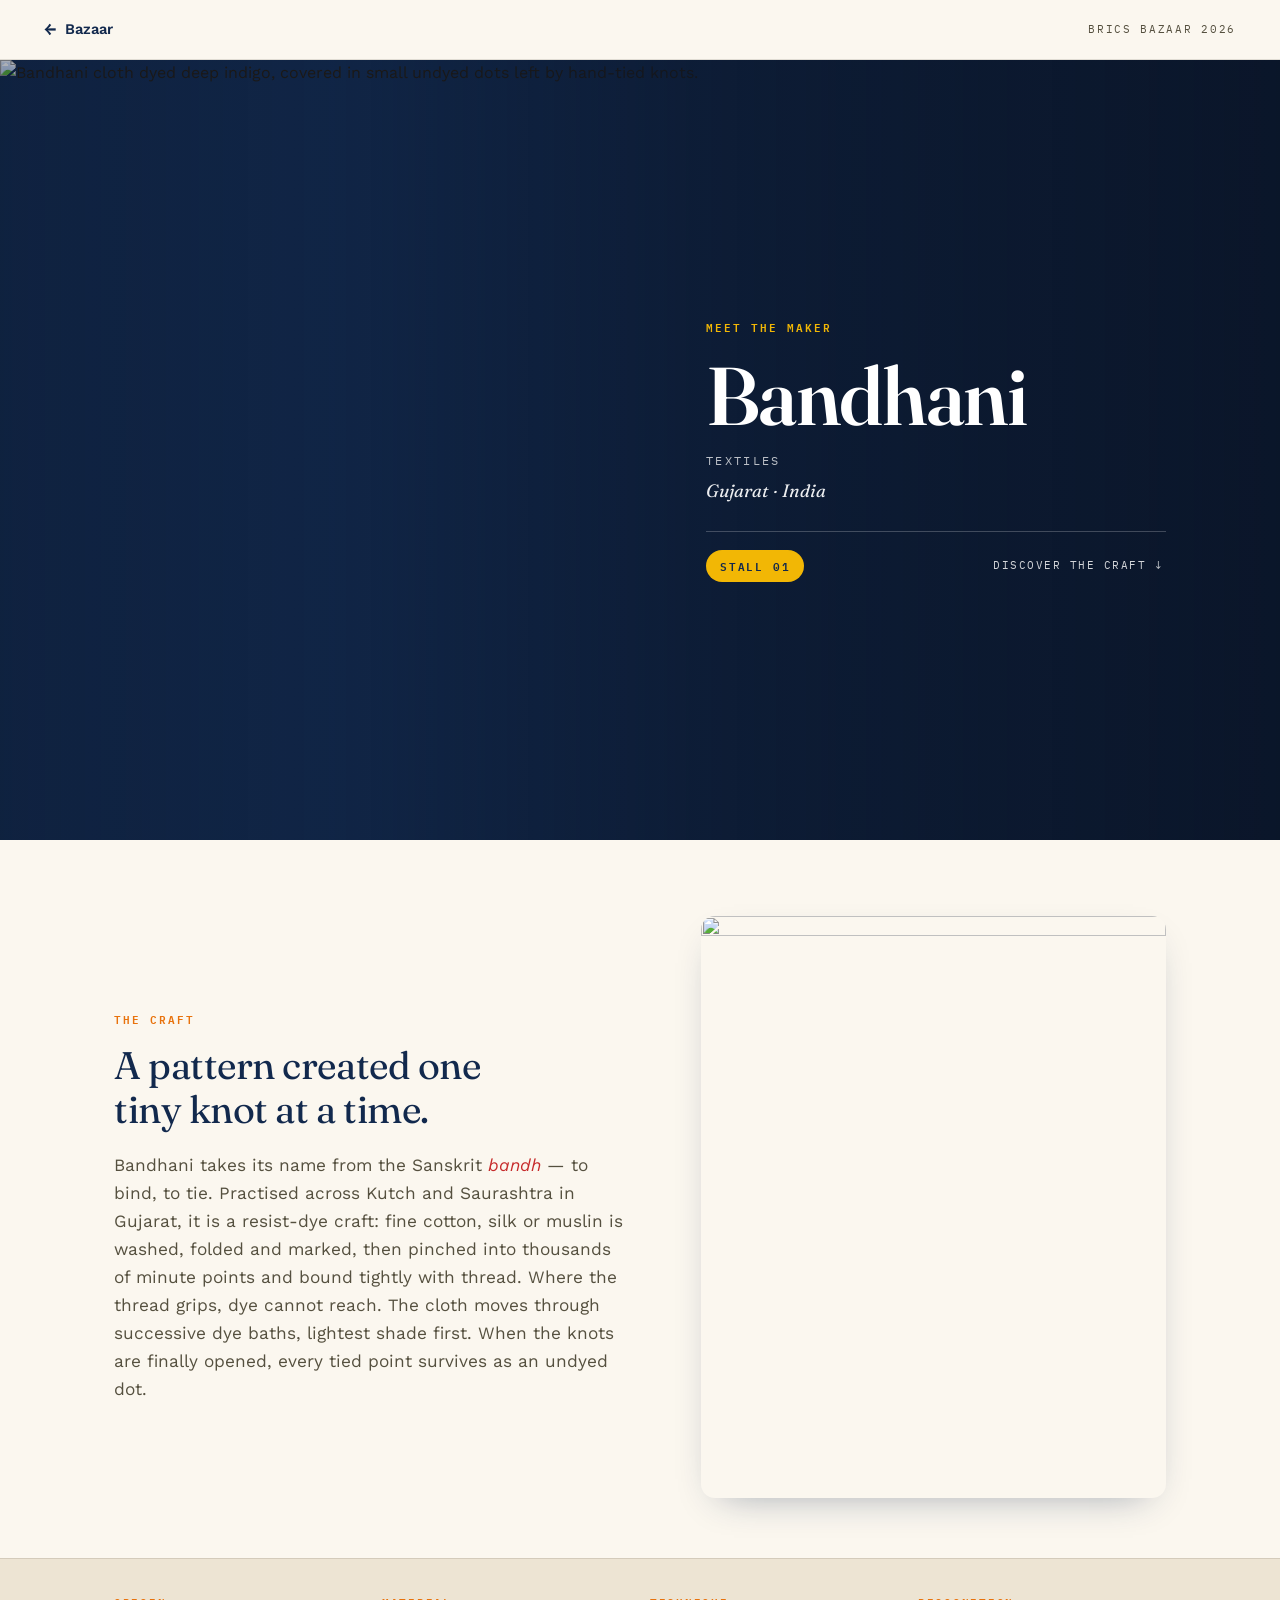
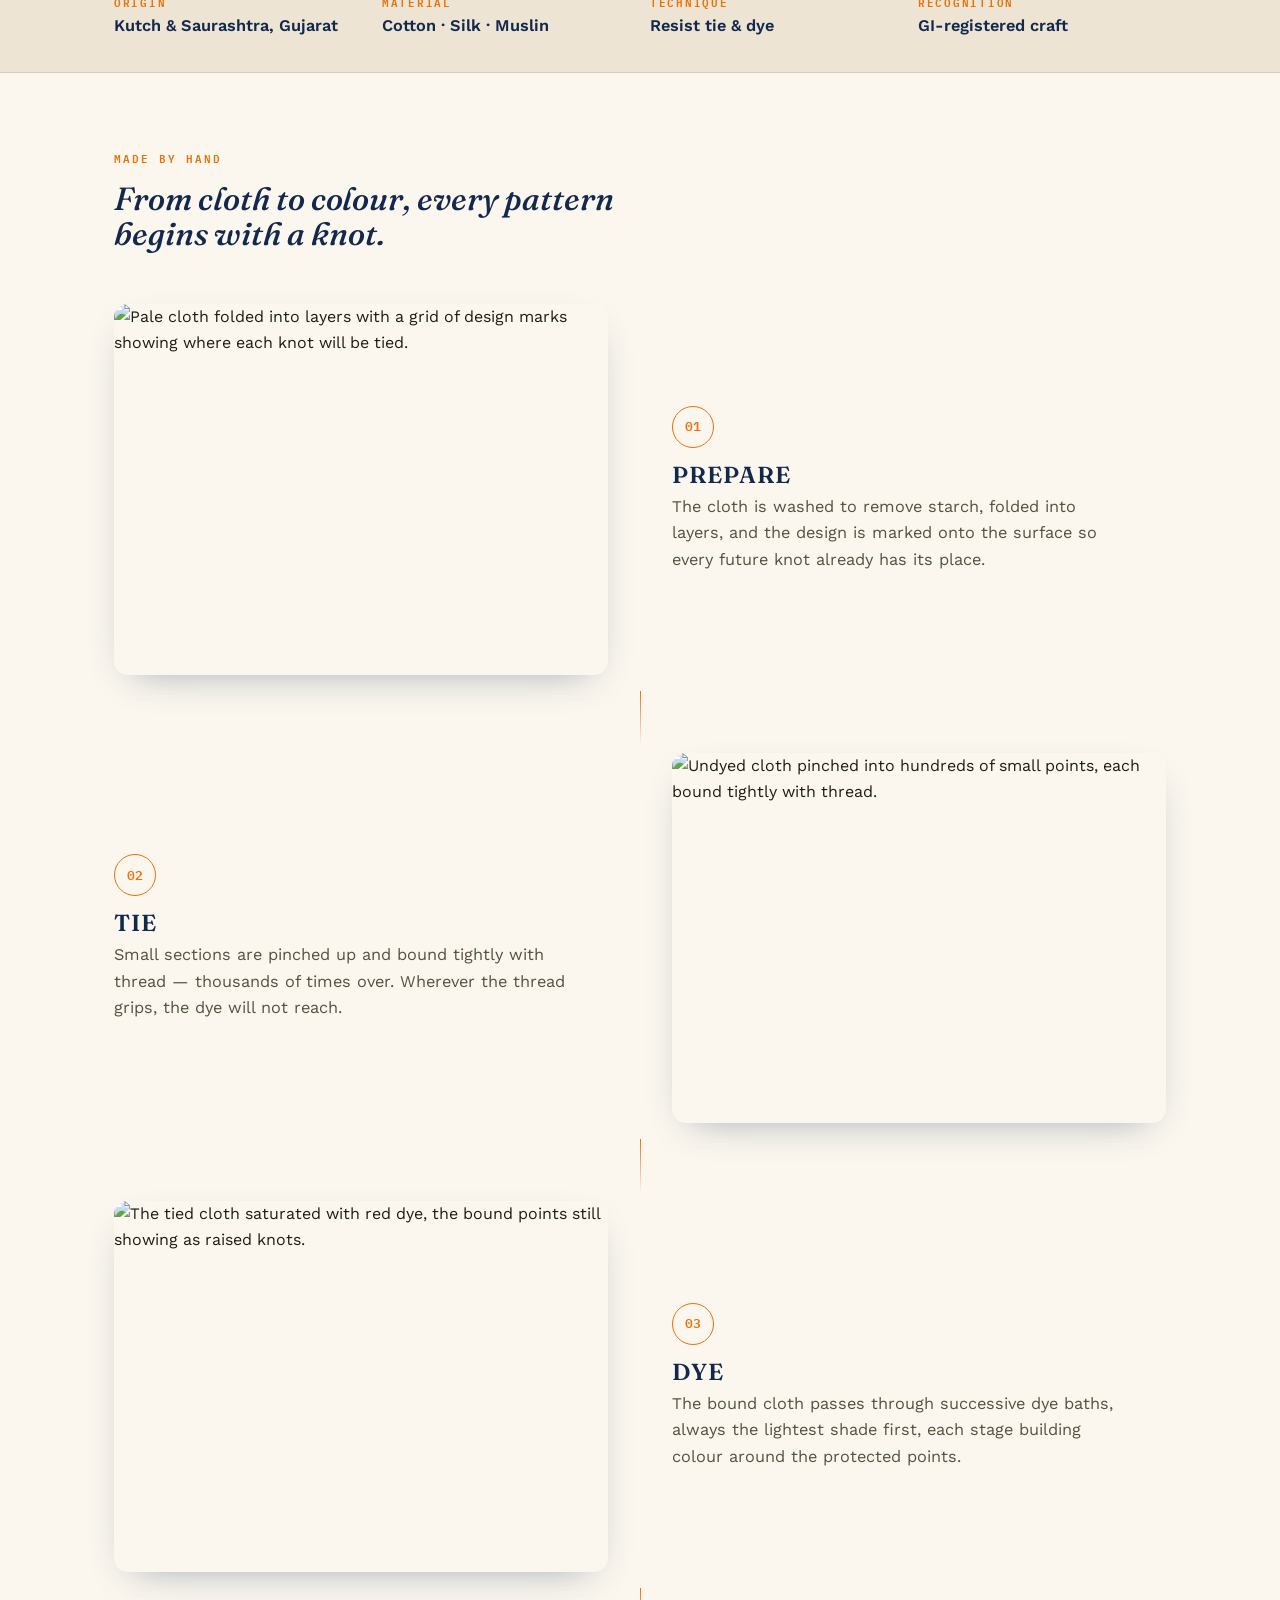
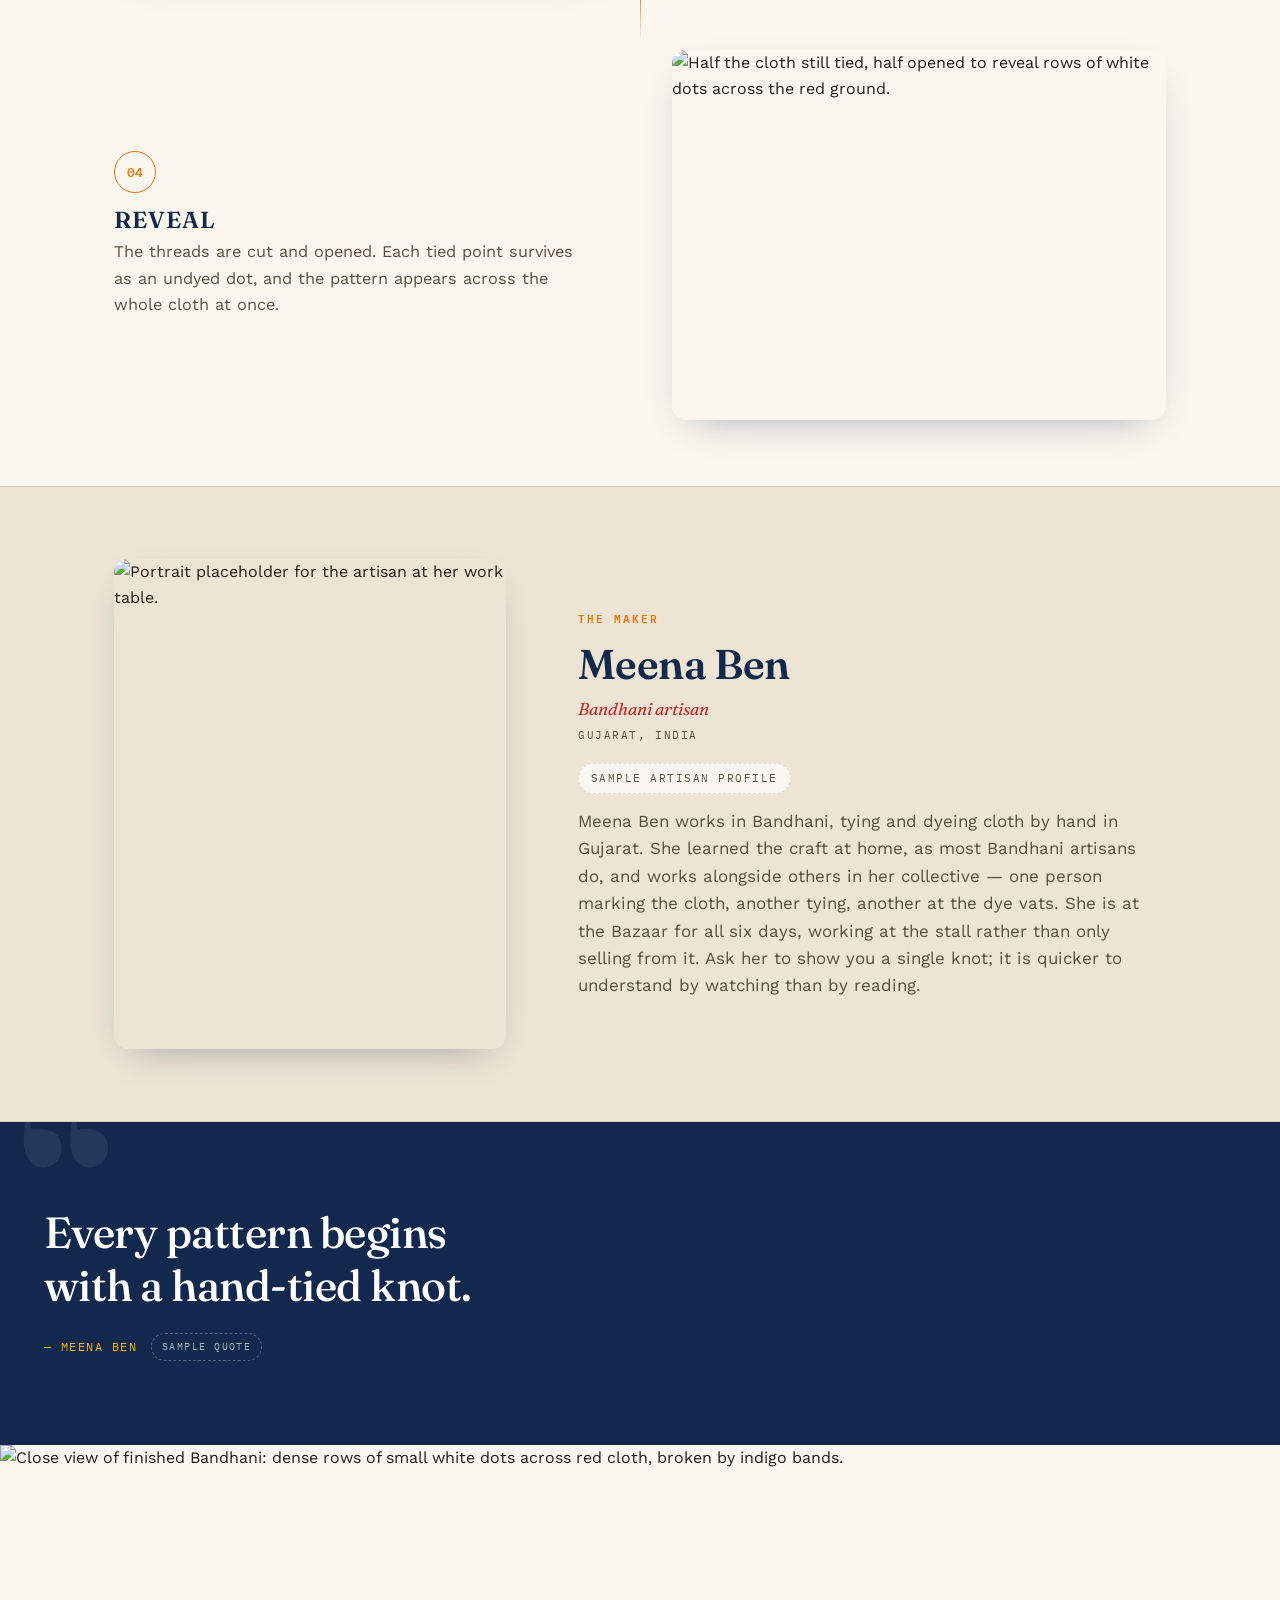
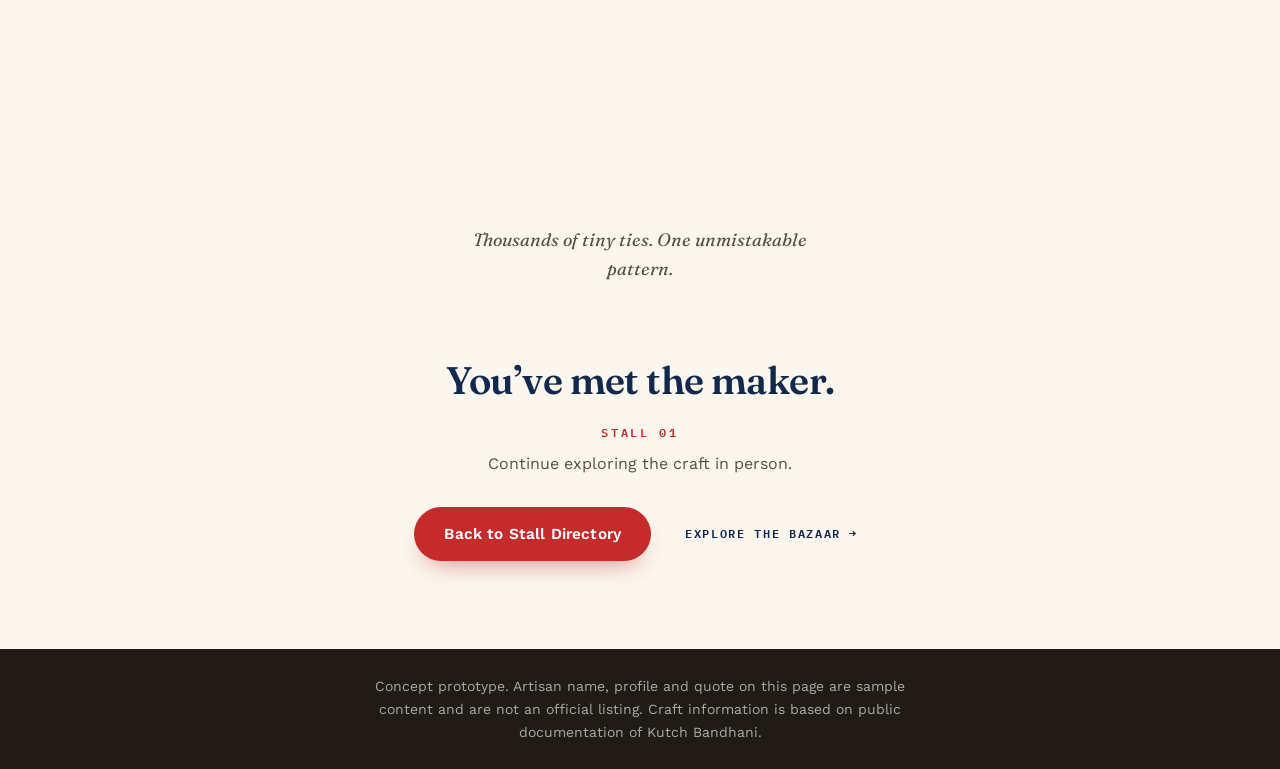
==== ARTISANS/01.html @ c78c27eb "Rename 01-temp.html to 01.html" ====
<!DOCTYPE html>
<html lang="en">
<head>
<meta charset="UTF-8">
<meta name="viewport" content="width=device-width, initial-scale=1.0, viewport-fit=cover">
<meta name="theme-color" content="#12294D">

<!-- ============================================================
     ARTISAN PAGE TEMPLATE · STALL 01
     Reached by scanning the QR code at the physical stall.
     Duplicate this file as 02.html … 60.html and replace only the
     blocks marked CONTENT SLOT. artisan.css is shared by all 60
     pages and should not need editing.
     100% HTML + CSS. No JavaScript anywhere in this template.
     ============================================================ -->

<!-- CONTENT SLOT · PAGE TITLE = ARTISAN NAME + CRAFT -->
<title>Meena Ben · Bandhani — BRICS Bazaar 2026</title>
<meta name="description" content="Bandhani tie-dye from Gujarat, India. Stall 01 at BRICS Bazaar 2026 — how the craft is made and who makes it.">

<link rel="preconnect" href="https://fonts.googleapis.com">
<link rel="preconnect" href="https://fonts.gstatic.com" crossorigin>
<link href="https://fonts.googleapis.com/css2?family=Fraunces:ital,opsz,wght@0,9..144,400;0,9..144,500;0,9..144,600;0,9..144,700;1,9..144,400;1,9..144,500&amp;family=Work+Sans:wght@300;400;500;600&amp;family=IBM+Plex+Mono:wght@400;500;600&amp;display=swap" rel="stylesheet">

<link rel="stylesheet" href="artisan.css">
</head>
<body>

<a class="skip-link" href="#craft">Skip to the craft</a>

<!-- ============================================================
     MINIMAL NAVIGATION
     Deliberately not the full site nav — this page is a layer
     inside the exhibition, not a separate website.
     ============================================================ -->
<header class="bar">
  <a class="bar-back" href="../index.html#stalls">
    <span class="bar-arrow" aria-hidden="true">&larr;</span> Bazaar
  </a>
  <span class="bar-mark">BRICS BAZAAR 2026</span>
</header>

<main id="main">

  <!-- ==========================================================
       01 — HERO / MEET THE MAKER
       ========================================================== -->
  <section class="hero" aria-labelledby="craft-name">
    <!-- CONTENT SLOT · HERO IMAGE -->
    <!-- PROTOTYPE IMAGE — REPLACE WITH LICENSED / ARTISAN-PROVIDED IMAGE -->
    <img class="hero-img"
         src="../assets/artisans/bandhani/hero.jpg"
         alt="Bandhani cloth dyed deep indigo, covered in small undyed dots left by hand-tied knots.">
    <div class="hero-scrim" aria-hidden="true"></div>

    <div class="hero-body">
      <p class="eyebrow eyebrow-light">Meet the Maker</p>

      <!-- CONTENT SLOT · CRAFT NAME / CATEGORY / LOCATION -->
      <h1 class="hero-title" id="craft-name">Bandhani</h1>
      <p class="hero-category">Textiles</p>
      <p class="hero-place">Gujarat &middot; India</p>

      <div class="hero-foot">
        <!-- CONTENT SLOT · STALL NUMBER -->
        <span class="stall-chip">Stall 01</span>
        <a class="scroll-cue" href="#craft">
          Discover the craft <span class="scroll-cue-arrow" aria-hidden="true">&darr;</span>
        </a>
      </div>
    </div>
  </section>

  <!-- ==========================================================
       02 — THE CRAFT
       ========================================================== -->
  <section class="craft" id="craft">
    <div class="wrap craft-grid">
      <div class="craft-copy">
        <p class="eyebrow">The Craft</p>

        <!-- CONTENT SLOT · CRAFT STATEMENT -->
        <p class="statement">A pattern created one tiny knot at a time.</p>

        <!-- CONTENT SLOT · CRAFT DESCRIPTION (70–100 words) -->
        <p class="craft-text">Bandhani takes its name from the Sanskrit <i>bandh</i> — to bind, to tie. Practised across Kutch and Saurashtra in Gujarat, it is a resist-dye craft: fine cotton, silk or muslin is washed, folded and marked, then pinched into thousands of minute points and bound tightly with thread. Where the thread grips, dye cannot reach. The cloth moves through successive dye baths, lightest shade first. When the knots are finally opened, every tied point survives as an undyed dot.</p>
      </div>

      <!-- CONTENT SLOT · CRAFT DETAIL IMAGE (desktop only, decorative) -->
      <!-- PROTOTYPE IMAGE — REPLACE WITH LICENSED / ARTISAN-PROVIDED IMAGE -->
      <img class="craft-img"
           src="../assets/artisans/bandhani/process-02.jpg"
           alt="" aria-hidden="true">
    </div>
  </section>

  <!-- ==========================================================
       03 — QUICK CRAFT FACTS
       ========================================================== -->
  <section class="facts" aria-label="Quick craft facts">
    <div class="wrap">
      <!-- CONTENT SLOT · CRAFT FACTS -->
      <dl class="facts-grid">
        <div class="fact">
          <dt>Origin</dt>
          <dd>Kutch &amp; Saurashtra, Gujarat</dd>
        </div>
        <div class="fact">
          <dt>Material</dt>
          <dd>Cotton &middot; Silk &middot; Muslin</dd>
        </div>
        <div class="fact">
          <dt>Technique</dt>
          <dd>Resist tie &amp; dye</dd>
        </div>
        <div class="fact">
          <dt>Recognition</dt>
          <dd>GI-registered craft</dd>
        </div>
      </dl>
    </div>
  </section>

  <!-- ==========================================================
       04 — THE PROCESS
       ========================================================== -->
  <section class="process" aria-labelledby="process-heading">
    <div class="wrap">
      <p class="eyebrow">Made by Hand</p>
      <h2 class="section-title" id="process-heading">From cloth to colour, every pattern begins with a knot.</h2>
    </div>

    <ol class="steps wrap">

      <!-- CONTENT SLOT · PROCESS 01 -->
      <li class="step">
        <!-- PROTOTYPE IMAGE — REPLACE WITH LICENSED / ARTISAN-PROVIDED IMAGE -->
        <img class="step-img"
             src="../assets/artisans/bandhani/process-01.jpg"
             alt="Pale cloth folded into layers with a grid of design marks showing where each knot will be tied.">
        <div class="step-body">
          <span class="step-num">01</span>
          <h3 class="step-name">Prepare</h3>
          <p class="step-text">The cloth is washed to remove starch, folded into layers, and the design is marked onto the surface so every future knot already has its place.</p>
        </div>
      </li>

      <!-- CONTENT SLOT · PROCESS 02 -->
      <li class="step">
        <!-- PROTOTYPE IMAGE — REPLACE WITH LICENSED / ARTISAN-PROVIDED IMAGE -->
        <img class="step-img"
             src="../assets/artisans/bandhani/process-02.jpg"
             alt="Undyed cloth pinched into hundreds of small points, each bound tightly with thread.">
        <div class="step-body">
          <span class="step-num">02</span>
          <h3 class="step-name">Tie</h3>
          <p class="step-text">Small sections are pinched up and bound tightly with thread — thousands of times over. Wherever the thread grips, the dye will not reach.</p>
        </div>
      </li>

      <!-- CONTENT SLOT · PROCESS 03 -->
      <li class="step">
        <!-- PROTOTYPE IMAGE — REPLACE WITH LICENSED / ARTISAN-PROVIDED IMAGE -->
        <img class="step-img"
             src="../assets/artisans/bandhani/process-03.jpg"
             alt="The tied cloth saturated with red dye, the bound points still showing as raised knots.">
        <div class="step-body">
          <span class="step-num">03</span>
          <h3 class="step-name">Dye</h3>
          <p class="step-text">The bound cloth passes through successive dye baths, always the lightest shade first, each stage building colour around the protected points.</p>
        </div>
      </li>

      <!-- CONTENT SLOT · PROCESS 04 -->
      <li class="step">
        <!-- PROTOTYPE IMAGE — REPLACE WITH LICENSED / ARTISAN-PROVIDED IMAGE -->
        <img class="step-img"
             src="../assets/artisans/bandhani/process-04.jpg"
             alt="Half the cloth still tied, half opened to reveal rows of white dots across the red ground.">
        <div class="step-body">
          <span class="step-num">04</span>
          <h3 class="step-name">Reveal</h3>
          <p class="step-text">The threads are cut and opened. Each tied point survives as an undyed dot, and the pattern appears across the whole cloth at once.</p>
        </div>
      </li>

    </ol>
  </section>

  <!-- ==========================================================
       05 — THE ARTISAN
       ========================================================== -->
  <section class="maker" aria-labelledby="maker-name">
    <div class="wrap maker-grid">
      <!-- CONTENT SLOT · ARTISAN IMAGE -->
      <!-- PROTOTYPE IMAGE — REPLACE WITH LICENSED / ARTISAN-PROVIDED IMAGE -->
      <img class="maker-img"
           src="../assets/artisans/bandhani/artisan.jpg"
           alt="Portrait placeholder for the artisan at her work table.">

      <div class="maker-body">
        <p class="eyebrow">The Maker</p>

        <!-- CONTENT SLOT · ARTISAN NAME + ROLE + LOCATION -->
        <h2 class="maker-name" id="maker-name">Meena Ben</h2>
        <!-- ROLE LINE — replace with the artisan's own descriptor once confirmed -->
        <p class="maker-role">Bandhani artisan</p>
        <p class="maker-place">Gujarat, India</p>

        <p class="sample-tag">Sample artisan profile</p>

        <!-- CONTENT SLOT · ARTISAN BIO (60–90 words) -->
        <p class="maker-text">Meena Ben works in Bandhani, tying and dyeing cloth by hand in Gujarat. She learned the craft at home, as most Bandhani artisans do, and works alongside others in her collective — one person marking the cloth, another tying, another at the dye vats. She is at the Bazaar for all six days, working at the stall rather than only selling from it. Ask her to show you a single knot; it is quicker to understand by watching than by reading.</p>
      </div>
    </div>
  </section>

  <!-- ==========================================================
       06 — ARTISAN QUOTE
       ========================================================== -->
  <section class="quote-band" aria-label="Artisan quote">
    <figure class="wrap quote-fig">
      <!-- CONTENT SLOT · QUOTE -->
      <blockquote class="quote">Every pattern begins with a hand-tied knot.</blockquote>
      <figcaption class="quote-by">
        &mdash; Meena Ben
        <span class="quote-flag">Sample quote</span>
      </figcaption>
    </figure>
  </section>

  <!-- ==========================================================
       07 — CRAFT CLOSE-UP
       ========================================================== -->
  <section class="closeup" aria-label="Finished craft">
    <!-- CONTENT SLOT · DETAIL IMAGE -->
    <!-- PROTOTYPE IMAGE — REPLACE WITH LICENSED / ARTISAN-PROVIDED IMAGE -->
    <img class="closeup-img"
         src="../assets/artisans/bandhani/detail.jpg"
         alt="Close view of finished Bandhani: dense rows of small white dots across red cloth, broken by indigo bands.">
    <p class="closeup-caption">Thousands of tiny ties. One unmistakable pattern.</p>
  </section>

  <!-- ==========================================================
       08 — RETURN TO THE BAZAAR
       ========================================================== -->
  <section class="return" aria-labelledby="return-heading">
    <div class="wrap return-inner">
      <h2 class="return-title" id="return-heading">You&rsquo;ve met the maker.</h2>

      <!-- CONTENT SLOT · STALL NUMBER -->
      <p class="return-stall">Stall 01</p>
      <p class="return-text">Continue exploring the craft in person.</p>

      <div class="return-actions">
        <a class="btn btn-primary" href="../index.html#stalls">Back to Stall Directory</a>
        <a class="btn-link" href="../index.html">Explore the Bazaar <span aria-hidden="true">&rarr;</span></a>
      </div>
    </div>
  </section>

</main>

<footer class="foot">
  <p class="foot-note">Concept prototype. Artisan name, profile and quote on this page are sample content and are not an official listing. Craft information is based on public documentation of Kutch Bandhani.</p>
</footer>

</body>
</html>
---- ARTISANS/artisan.css ----
/* =================================================================
   BRICS BAZAAR 2026 — ARTISAN PAGE
   One stylesheet, shared by all 60 artisan pages. Nothing in here is
   craft-specific; duplicating 01.html and swapping the content slots
   is all that is required for a new artisan.

   Written mobile-first: the base rules are the 390px phone layout,
   because this page is almost always opened from a QR code at the
   stall. Wider screens progressively enhance into an editorial
   composition. No JavaScript is used or required.
   ================================================================= */

/* ---------------- Tokens ---------------- */
:root{
  --deep-blue:  #12294D;
  --royal-blue: #2A5CA8;
  --leaf-green: #2E8B4F;
  --sun-yellow: #F2B705;
  --saffron:    #E8720C;
  --chili-red:  #C62B2B;
  --ivory:      #FBF7EF;
  --beige:      #EDE4D3;
  --ink:        #201B14;
  --ink-soft:   #55503F;
  --line:       rgba(32,27,20,0.12);

  --font-display: 'Fraunces', Georgia, serif;
  --font-body:    'Work Sans', -apple-system, BlinkMacSystemFont, sans-serif;
  --font-mono:    'IBM Plex Mono', 'Courier New', monospace;

  --wrap: 1140px;
  --gutter: 22px;
  --bar-h: 52px;
  --radius: 14px;
  --shadow: 0 14px 38px -20px rgba(18,41,77,0.45);
}

/* ---------------- Reset ---------------- */
*, *::before, *::after{ box-sizing: border-box; }
html{
  scroll-behavior: smooth;
  scroll-padding-top: var(--bar-h);
  overflow-x: clip;                 /* clip, not hidden: no scroll container */
  -webkit-text-size-adjust: 100%;
}
body{
  margin:0;
  overflow-x: clip;
  background: var(--ivory);
  color: var(--ink);
  font-family: var(--font-body);
  font-size: 1rem;
  line-height: 1.62;
  -webkit-font-smoothing: antialiased;
}
img{ display:block; max-width:100%; }
a{ color: inherit; text-decoration: none; }
h1,h2,h3{ font-family: var(--font-display); margin:0; font-weight:600; line-height:1.12; }
p{ margin:0; }
ol{ margin:0; padding:0; list-style:none; }
dl,dd{ margin:0; }

.wrap{ width:100%; max-width: var(--wrap); margin:0 auto; padding: 0 var(--gutter); }

:focus-visible{
  outline: 3px solid var(--saffron);
  outline-offset: 3px;
  border-radius: 4px;
}

.skip-link{
  position:absolute; left:12px; top:-64px; z-index:99;
  background: var(--deep-blue); color:#fff; padding:10px 18px;
  border-radius:8px; font-size:.9rem; transition: top .2s;
}
.skip-link:focus{ top:10px; }

/* Shared label style: small, mono, uppercase, widely tracked. */
.eyebrow{
  font-family: var(--font-mono);
  font-size: .7rem;
  letter-spacing: .18em;
  text-transform: uppercase;
  color: var(--saffron);
  font-weight: 600;
  margin: 0 0 14px;
}
.eyebrow-light{ color: var(--sun-yellow); }

/* =================================================================
   MINIMAL BAR
   ================================================================= */
.bar{
  position: sticky; top:0; z-index: 50;
  height: var(--bar-h);
  display:flex; align-items:center; justify-content:space-between;
  gap: 16px;
  padding: 0 var(--gutter);
  background: rgba(251,247,239,.92);
  backdrop-filter: blur(10px);
  border-bottom: 1px solid var(--line);
}
.bar-back{
  display:inline-flex; align-items:center; gap:8px;
  font-size: .92rem; font-weight:600; color: var(--deep-blue);
  /* Thumb-friendly target without visually enlarging the label. */
  padding: 12px 6px 12px 0; margin: -12px 0;
}
.bar-arrow{ font-size:1.05rem; transition: transform .2s ease; }
.bar-back:hover .bar-arrow{ transform: translateX(-3px); }
.bar-mark{
  font-family: var(--font-mono);
  font-size: .66rem; letter-spacing: .16em; text-transform: uppercase;
  color: var(--ink-soft);
}

/* =================================================================
   01 — HERO
   Image dominates. Text sits in the lower third over a scrim.
   ================================================================= */
.hero{
  position: relative;
  min-height: calc(100svh - var(--bar-h));
  display: flex; align-items: flex-end;
  isolation: isolate;
  background: var(--deep-blue);
  overflow: hidden;
}
.hero-img{
  position:absolute; inset:0; z-index:-2;
  width:100%; height:100%; object-fit: cover;
  animation: heroIn 1.4s cubic-bezier(.2,.7,.3,1) both;
}
@keyframes heroIn{ from{ transform: scale(1.06); opacity:.6; } to{ transform:none; opacity:1; } }

.hero-scrim{
  position:absolute; inset:0; z-index:-1;
  background:
    linear-gradient(to top, rgba(10,20,38,.94) 0%, rgba(10,20,38,.72) 34%,
                    rgba(10,20,38,.22) 62%, rgba(10,20,38,.30) 100%);
}
.hero-body{
  width:100%; max-width: var(--wrap); margin:0 auto;
  padding: 0 var(--gutter) 26px;
  padding-bottom: max(26px, env(safe-area-inset-bottom));
  color: #fff;
  animation: riseIn .8s .25s ease both;
}
@keyframes riseIn{ from{ opacity:0; transform: translateY(18px); } to{ opacity:1; transform:none; } }

.hero-title{
  font-size: clamp(3.1rem, 17vw, 5rem);
  letter-spacing: -.02em;
  color:#fff;
  margin-bottom: 10px;
}
.hero-category{
  font-family: var(--font-mono);
  font-size: .72rem; letter-spacing: .2em; text-transform: uppercase;
  color: rgba(255,255,255,.72);
  margin-bottom: 6px;
}
.hero-place{
  font-family: var(--font-display); font-style: italic;
  font-size: 1.12rem; color: rgba(255,255,255,.92);
}
.hero-foot{
  display:flex; align-items:center; justify-content:space-between;
  gap: 14px; flex-wrap: wrap;
  margin-top: 26px; padding-top: 18px;
  border-top: 1px solid rgba(255,255,255,.22);
}
.stall-chip{
  font-family: var(--font-mono);
  font-size: .7rem; letter-spacing: .16em; text-transform: uppercase;
  color: var(--deep-blue); background: var(--sun-yellow);
  padding: 7px 14px; border-radius: 999px; font-weight: 600;
}
.scroll-cue{
  display:inline-flex; align-items:center; gap:9px;
  font-family: var(--font-mono);
  font-size: .68rem; letter-spacing: .14em; text-transform: uppercase;
  color: rgba(255,255,255,.82);
  padding: 10px 2px; margin: -10px 0;      /* keeps the tap target honest */
}
.scroll-cue:hover{ color:#fff; }
.scroll-cue-arrow{ animation: nudge 2.1s ease-in-out infinite; }
@keyframes nudge{ 0%,100%{ transform: translateY(0); } 50%{ transform: translateY(5px); } }

/* =================================================================
   02 — THE CRAFT
   ================================================================= */
.craft{ padding: 46px 0 38px; }
.statement{
  font-family: var(--font-display);
  font-size: clamp(1.7rem, 7.2vw, 2.3rem);
  line-height: 1.16;
  color: var(--deep-blue);
  letter-spacing: -.012em;
  margin-bottom: 20px;
  text-wrap: balance;
}
.craft-text{
  color: var(--ink-soft);
  font-size: 1.02rem;
  max-width: 60ch;
}
.craft-text i{ color: var(--chili-red); font-style: italic; }
.craft-img{ display:none; }             /* desktop only */

/* =================================================================
   03 — QUICK CRAFT FACTS
   ================================================================= */
.facts{
  background: var(--beige);
  border-block: 1px solid var(--line);
  padding: 26px 0;
}
.facts-grid{
  display:grid;
  grid-template-columns: repeat(2, 1fr);
  gap: 20px 16px;
}
.fact dt{
  font-family: var(--font-mono);
  font-size: .68rem; letter-spacing: .16em; text-transform: uppercase;
  color: var(--saffron); font-weight: 600;
  margin-bottom: 5px;
}
.fact dd{
  font-weight: 600; font-size: .94rem; color: var(--deep-blue);
  line-height: 1.35;
}

/* =================================================================
   04 — THE PROCESS
   A vertical journey, not a row of cards. The rail and the numbers
   carry the sequence; the images carry the craft.
   ================================================================= */
.process{ padding: 46px 0 18px; }
.section-title{
  font-size: clamp(1.35rem, 5.6vw, 1.7rem);
  color: var(--deep-blue);
  font-weight: 500; font-style: italic;
  max-width: 26ch;
  margin-bottom: 34px;
}
.steps{ display:flex; flex-direction: column; gap: 0; }

.step{ position: relative; padding-bottom: 34px; }
/* The connector rail between steps. */
.step::after{
  content:''; position:absolute; left: 21px; bottom: 6px;
  width: 1px; height: 30px;
  background: linear-gradient(to bottom, var(--saffron), rgba(232,114,12,0));
}
.step:last-child{ padding-bottom: 12px; }
.step:last-child::after{ display:none; }

.step-img{
  width:100%; aspect-ratio: 3 / 2; object-fit: cover;
  border-radius: var(--radius);
  box-shadow: var(--shadow);
  margin-bottom: 16px;
}
.step-body{ position: relative; padding-left: 56px; }
.step-num{
  position:absolute; left:0; top:-2px;
  display:flex; align-items:center; justify-content:center;
  width: 42px; height: 42px; border-radius: 50%;
  background: var(--ivory); border: 1.5px solid var(--saffron);
  color: var(--saffron); font-family: var(--font-mono);
  font-size: .82rem; font-weight: 600;
}
.step-name{
  font-size: 1.22rem; color: var(--deep-blue);
  text-transform: uppercase; letter-spacing: .04em;
  margin-bottom: 6px;
}
.step-text{ color: var(--ink-soft); font-size: .95rem; max-width: 46ch; }

/* =================================================================
   05 — THE ARTISAN
   ================================================================= */
.maker{
  background: var(--beige);
  border-block: 1px solid var(--line);
  padding: 44px 0;
  margin-top: 24px;
}
.maker-img{
  width:100%; aspect-ratio: 1 / 1; object-fit: cover;
  border-radius: var(--radius);
  box-shadow: var(--shadow);
  margin-bottom: 22px;
}
.maker-name{
  font-size: clamp(2rem, 9vw, 2.6rem);
  color: var(--deep-blue);
  letter-spacing: -.015em;
  margin-bottom: 8px;
}
.maker-role{
  font-family: var(--font-display); font-style: italic;
  font-size: 1.08rem; color: var(--chili-red);
  margin-bottom: 3px;
}
.maker-place{
  font-family: var(--font-mono);
  font-size: .7rem; letter-spacing: .14em; text-transform: uppercase;
  color: var(--ink-soft);
}
.sample-tag{
  display:inline-block;
  font-family: var(--font-mono);
  font-size: .66rem; letter-spacing: .14em; text-transform: uppercase;
  color: var(--ink-soft);
  background: rgba(255,255,255,.7);
  border: 1px dashed var(--line);
  padding: 6px 12px; border-radius: 999px;
  margin: 18px 0 14px;
}
.maker-text{ color: var(--ink-soft); font-size: 1rem; max-width: 56ch; }

/* =================================================================
   06 — QUOTE
   ================================================================= */
.quote-band{
  background: var(--deep-blue);
  color:#fff;
  padding: 50px 0;
  position: relative; overflow: hidden;
}
/* An oversized, very quiet quotation mark. */
.quote-band::before{
  content:'\201C';
  position:absolute; top: -46px; left: -10px;
  font-family: var(--font-display);
  font-size: 15rem; line-height:1;
  color: rgba(255,255,255,.07);
  pointer-events:none;
}
.quote-fig{ margin:0; position: relative; }
.quote{
  margin:0;
  font-family: var(--font-display);
  font-size: clamp(1.65rem, 8vw, 2.5rem);
  line-height: 1.2; font-weight: 500;
  letter-spacing: -.012em;
  text-wrap: balance;
}
.quote-by{
  margin-top: 22px;
  display:flex; align-items:center; gap: 14px; flex-wrap: wrap;
  font-family: var(--font-mono);
  font-size: .76rem; letter-spacing: .12em; text-transform: uppercase;
  color: var(--sun-yellow);
}
.quote-flag{
  font-size: .64rem; letter-spacing: .14em;
  color: rgba(255,255,255,.66);
  border: 1px dashed rgba(255,255,255,.28);
  padding: 5px 10px; border-radius: 999px;
}

/* =================================================================
   07 — CRAFT CLOSE-UP
   ================================================================= */
.closeup{ position: relative; }
.closeup-img{
  width:100%; aspect-ratio: 4 / 3; object-fit: cover;
}
.closeup-caption{
  font-family: var(--font-display); font-style: italic;
  font-size: 1.02rem; color: var(--ink-soft);
  text-align:center;
  padding: 20px var(--gutter) 0;
  max-width: 34ch; margin: 0 auto;
}

/* =================================================================
   08 — RETURN TO THE BAZAAR
   ================================================================= */
.return{ padding: 48px 0 56px; text-align:center; }
.return-title{
  font-size: clamp(1.8rem, 8vw, 2.4rem);
  color: var(--deep-blue);
  letter-spacing: -.015em;
  margin-bottom: 20px;
  text-wrap: balance;
}
.return-stall{
  font-family: var(--font-mono);
  font-size: .78rem; letter-spacing: .22em; text-transform: uppercase;
  color: var(--chili-red); font-weight: 600;
  margin-bottom: 8px;
}
.return-text{ color: var(--ink-soft); margin-bottom: 30px; }
.return-actions{
  display:flex; flex-direction: column; align-items:center; gap: 18px;
}
.btn{
  display:inline-flex; align-items:center; justify-content:center;
  min-height: 52px;                        /* thumb-friendly */
  width:100%; max-width: 340px;
  padding: 15px 30px; border-radius: 999px;
  font-weight: 600; font-size: .96rem; letter-spacing: .01em;
  transition: transform .22s ease, box-shadow .22s ease, background .22s ease;
}
.btn-primary{
  background: var(--chili-red); color:#fff;
  box-shadow: 0 12px 26px -12px rgba(198,43,43,.6);
}
.btn-primary:hover{ background:#AD2323; transform: translateY(-2px); }
.btn-link{
  display:inline-flex; align-items:center; gap:8px;
  padding: 12px 8px;
  font-family: var(--font-mono);
  font-size: .74rem; letter-spacing: .14em; text-transform: uppercase;
  color: var(--deep-blue); font-weight: 600;
}
.btn-link:hover{ color: var(--chili-red); }

/* =================================================================
   FOOTER
   ================================================================= */
.foot{
  background: var(--ink);
  padding: 26px var(--gutter);
  padding-bottom: max(26px, env(safe-area-inset-bottom));
}
.foot-note{
  max-width: 62ch; margin: 0 auto;
  color: rgba(255,255,255,.62);
  font-size: .875rem; line-height: 1.62; text-align:center;
}

/* =================================================================
   430px — larger phones
   ================================================================= */
@media (min-width: 430px){
  :root{ --gutter: 26px; }
  .facts-grid{ gap: 22px 20px; }
  .step-img{ aspect-ratio: 16 / 10; }
}

/* =================================================================
   680px — small tablets: the process gains side-by-side steps
   ================================================================= */
@media (min-width: 680px){
  :root{ --gutter: 34px; --bar-h: 60px; }

  .craft{ padding: 76px 0 60px; }
  .process{ padding: 76px 0 30px; }
  .maker{ padding: 72px 0; }
  .quote-band{ padding: 84px 0; }
  .return{ padding: 76px 0 88px; }

  .facts-grid{ grid-template-columns: repeat(4, 1fr); }

  /* Steps become image | text, alternating side by side. */
  .step{
    display:grid;
    grid-template-columns: 1fr 1fr;
    align-items: center;
    gap: 34px;
    padding-bottom: 56px;
  }
  .step-img{ margin-bottom:0; aspect-ratio: 4 / 3; }
  .step-body{ padding-left: 0; }
  .step-num{ position: static; margin-bottom: 14px; }
  .step::after{ left: 50%; height: 40px; bottom: 8px; }

  .step:nth-child(even) .step-img{ order: 2; }
  .step:nth-child(even) .step-body{ order: 1; }

  .maker-grid{
    display:grid;
    grid-template-columns: 0.85fr 1.15fr;
    gap: 40px; align-items:center;
  }
  .maker-img{ margin-bottom:0; aspect-ratio: 4 / 5; }

  .return-actions{ flex-direction: row; justify-content:center; gap: 26px; }
  .btn{ width:auto; }

  .closeup-img{ aspect-ratio: 21 / 9; }
  .closeup-caption{ font-size: 1.12rem; max-width: 40ch; }
}

/* =================================================================
   1024px — desktop: an editorial catalogue spread
   ================================================================= */
@media (min-width: 1024px){
  :root{ --gutter: 44px; }

  /* Hero: image full-bleed, text held to a right-hand column. */
  .hero{ min-height: min(88svh, 780px); }
  .hero-scrim{
    background:
      linear-gradient(to left, rgba(10,20,38,.90) 0%, rgba(10,20,38,.62) 42%,
                      rgba(10,20,38,.18) 74%, rgba(10,20,38,.34) 100%);
  }
  .hero{ align-items: center; }
  .hero-body{ padding-bottom: 0; }
  .hero-body > *{ max-width: 460px; margin-left: auto; }
  .hero-title{ font-size: clamp(4rem, 6.4vw, 6rem); }
  .hero-foot{ max-width: 460px; margin-left:auto; }

  /* Craft: text left, detail image right. */
  .craft-grid{
    display:grid;
    grid-template-columns: 1.05fr 0.95fr;
    gap: 72px; align-items:center;
  }
  .statement{ font-size: clamp(2.2rem, 3vw, 2.9rem); }
  .craft-text{ font-size: 1.08rem; }
  .craft-img{
    display:block;
    width:100%; aspect-ratio: 4 / 5; object-fit: cover;
    border-radius: var(--radius);
    box-shadow: var(--shadow);
  }

  .facts{ padding: 34px 0; }
  .fact dd{ font-size: 1.02rem; }

  .step{ gap: 64px; padding-bottom: 78px; }
  .step::after{ height: 54px; }
  .step-name{ font-size: 1.45rem; }
  .step-text{ font-size: 1.02rem; }
  .section-title{ font-size: 2rem; margin-bottom: 52px; }

  .maker-grid{ grid-template-columns: 0.8fr 1.2fr; gap: 72px; }
  .maker-text{ font-size: 1.06rem; }

  .quote{ font-size: clamp(2.4rem, 3.4vw, 3.2rem); max-width: 18ch; }
  .quote-band::before{ font-size: 22rem; top: -70px; left: 20px; }

  .closeup-img{ aspect-ratio: 32 / 9; }
}

/* =================================================================
   MOTION / CONTRAST PREFERENCES
   Every animation here is decorative. With motion reduced the page
   is identical in content and layout.
   ================================================================= */
@media (prefers-reduced-motion: reduce){
  *{
    animation-duration: .001ms !important;
    animation-iteration-count: 1 !important;
    transition-duration: .001ms !important;
    scroll-behavior: auto !important;
  }
  .hero-img, .hero-body{ opacity:1; transform:none; }
}

@media (prefers-contrast: more){
  .hero-scrim{ background: rgba(10,20,38,.78); }
  .craft-text, .step-text, .maker-text{ color: var(--ink); }
}

/* =================================================================
   PRINT — a legible one-page record of the stall
   ================================================================= */
@media print{
  .bar, .scroll-cue, .return-actions, .foot{ display:none; }
  .hero{ min-height: auto; }
  .quote-band{ background:#fff; color: var(--ink); }
  .quote-by{ color: var(--ink-soft); }
  .step{ break-inside: avoid; }
}
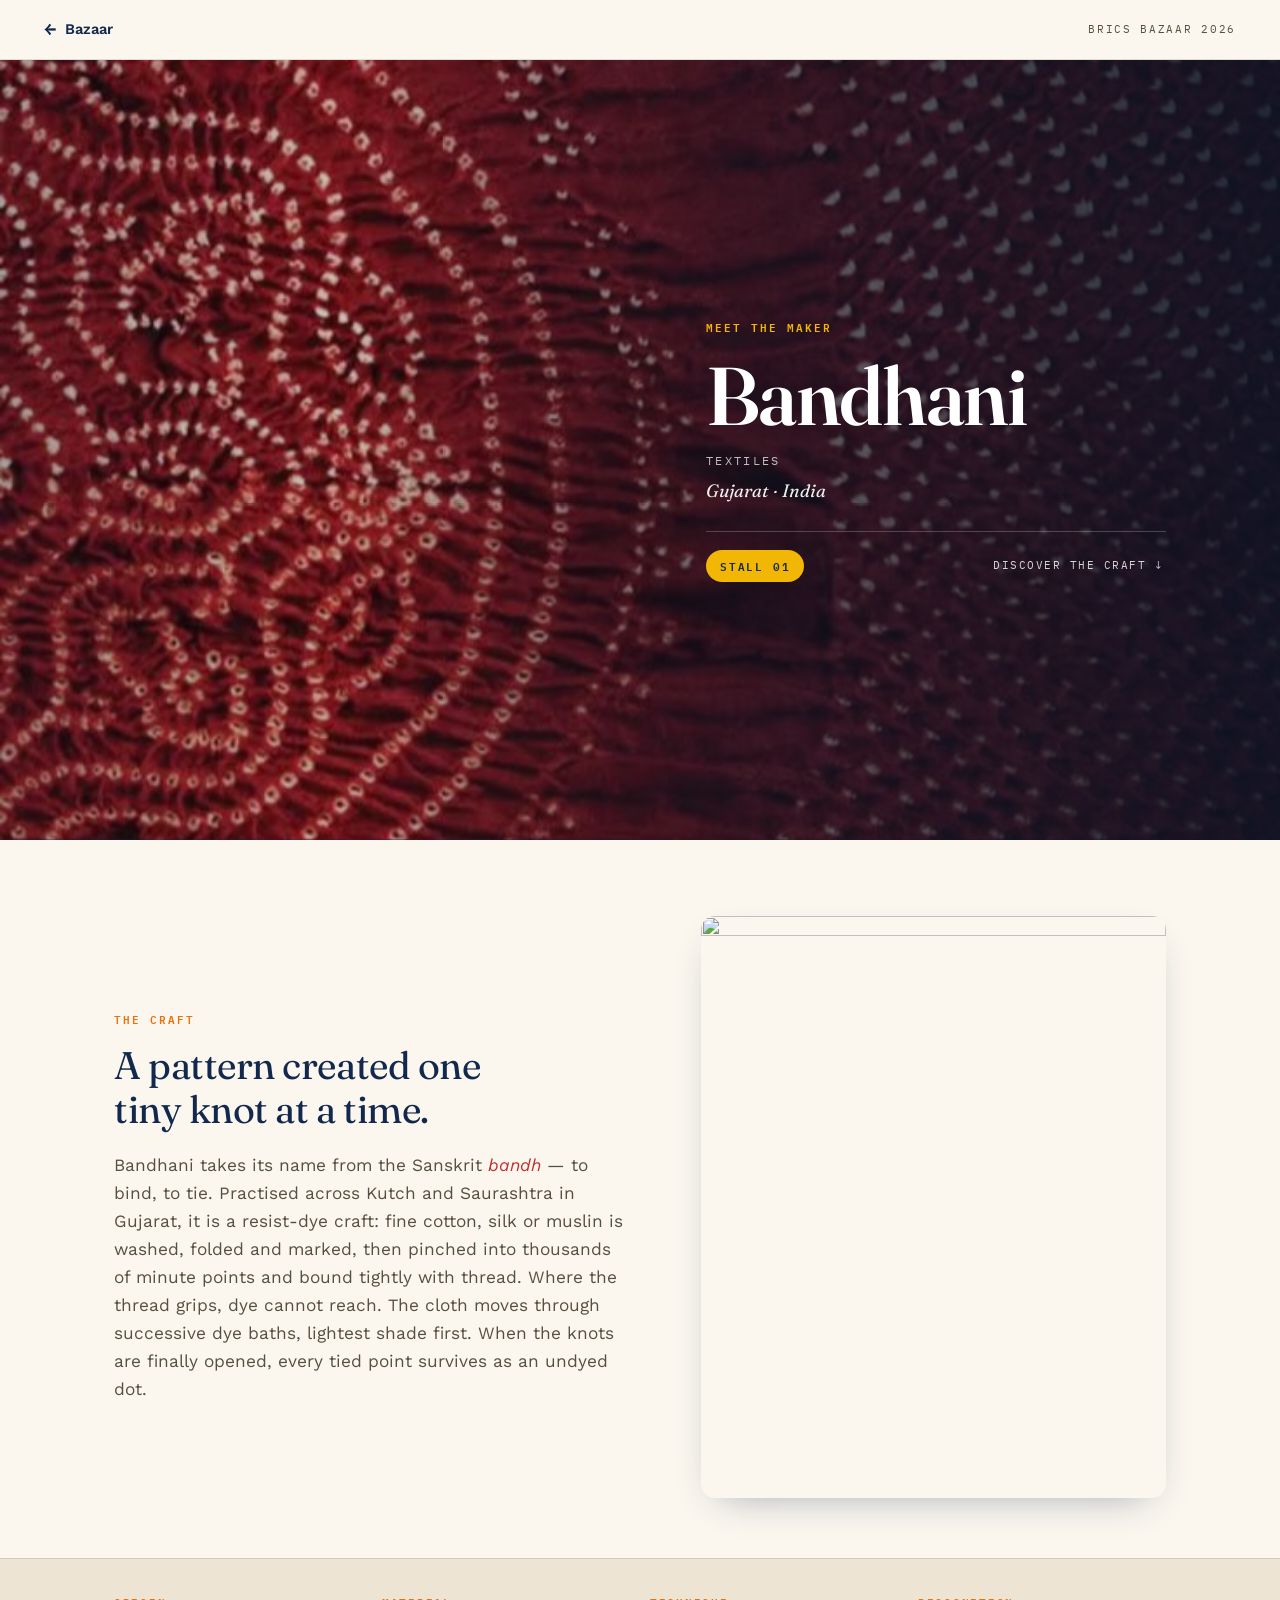
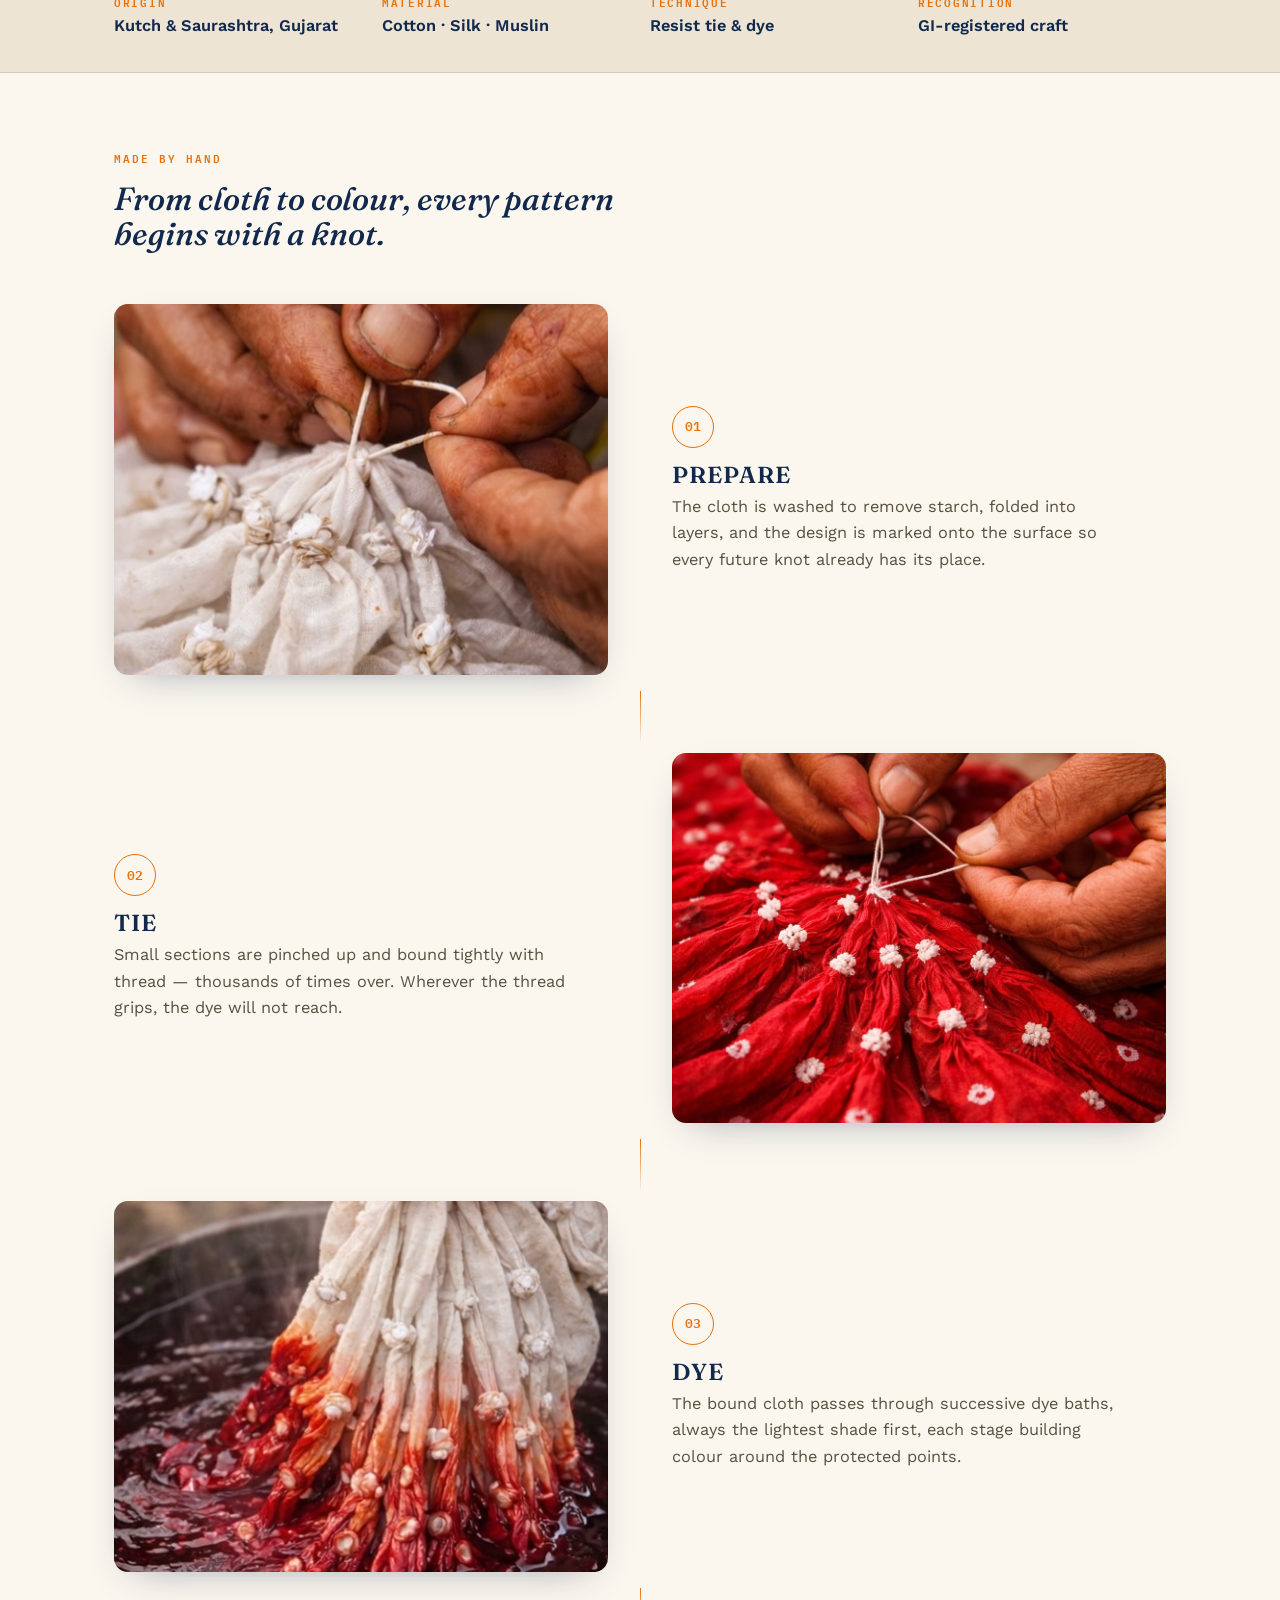
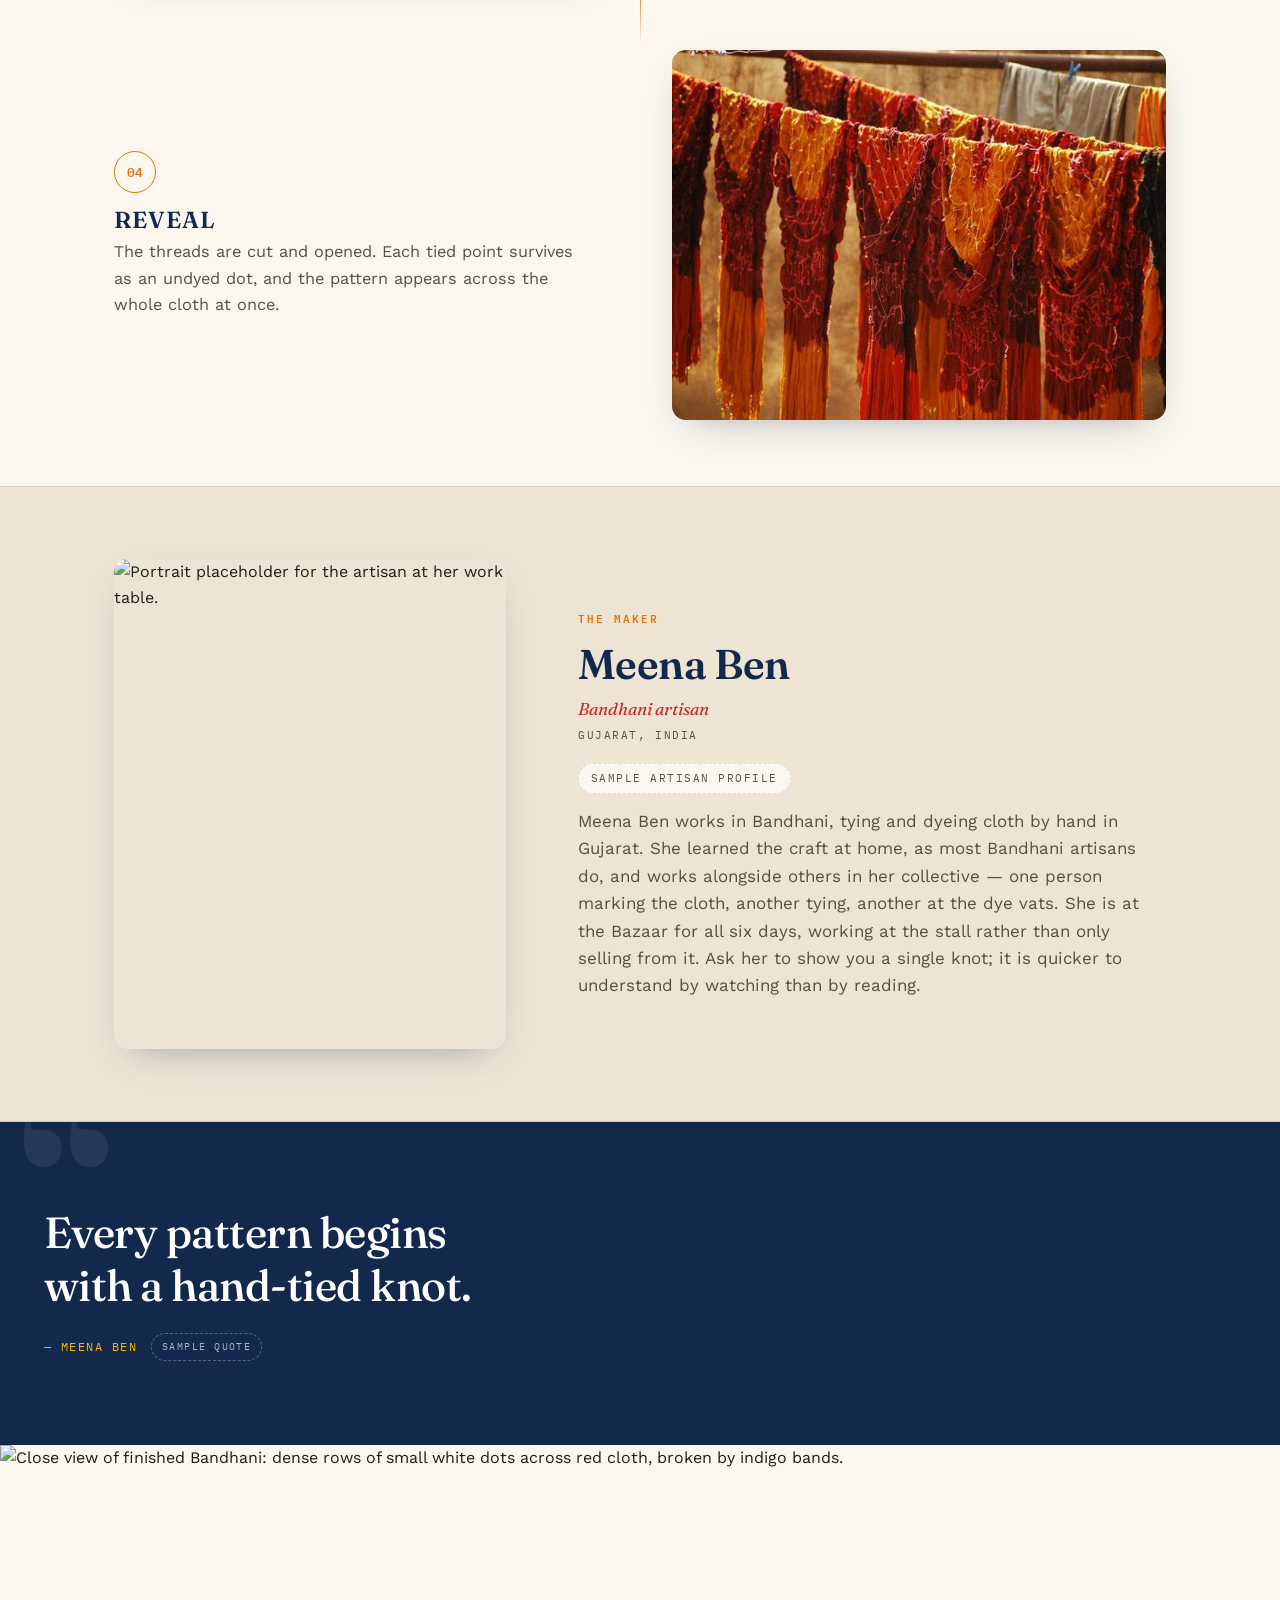
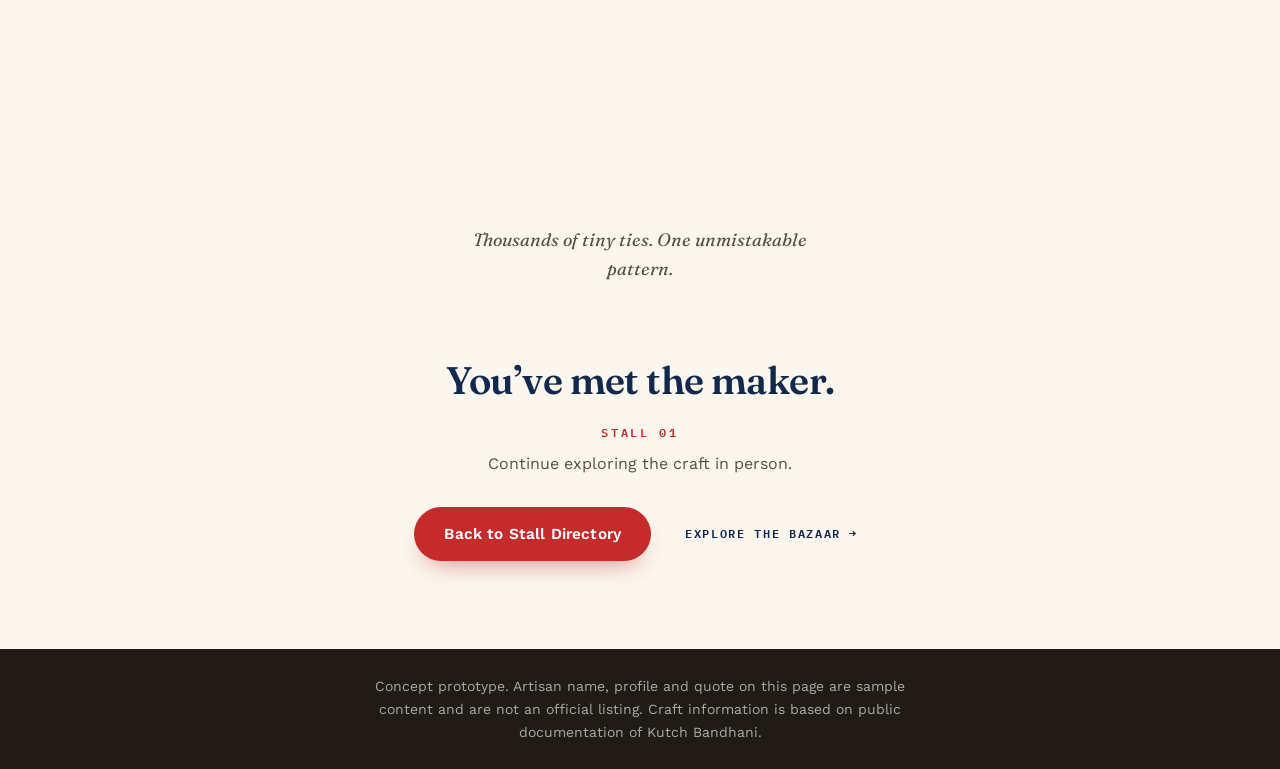
==== commit 3ba98e31: "Update 01.html Update Bandhani image paths" ====
--- a/ARTISANS/01.html
+++ b/ARTISANS/01.html
@@ -49,7 +49,7 @@
     <!-- CONTENT SLOT · HERO IMAGE -->
     <!-- PROTOTYPE IMAGE — REPLACE WITH LICENSED / ARTISAN-PROVIDED IMAGE -->
     <img class="hero-img"
-         src="../assets/artisans/bandhani/hero.jpg"
+         src="../assets/artisans/bandhani/hero-bandhani.jpg"
          alt="Bandhani cloth dyed deep indigo, covered in small undyed dots left by hand-tied knots.">
     <div class="hero-scrim" aria-hidden="true"></div>
 
@@ -136,7 +136,7 @@
       <li class="step">
         <!-- PROTOTYPE IMAGE — REPLACE WITH LICENSED / ARTISAN-PROVIDED IMAGE -->
         <img class="step-img"
-             src="../assets/artisans/bandhani/process-01.jpg"
+             src="../assets/artisans/bandhani/process-01-tie.jpg"
              alt="Pale cloth folded into layers with a grid of design marks showing where each knot will be tied.">
         <div class="step-body">
           <span class="step-num">01</span>
@@ -149,7 +149,7 @@
       <li class="step">
         <!-- PROTOTYPE IMAGE — REPLACE WITH LICENSED / ARTISAN-PROVIDED IMAGE -->
         <img class="step-img"
-             src="../assets/artisans/bandhani/process-02.jpg"
+             src="../assets/artisans/bandhani/process-02-bind.jpg"
              alt="Undyed cloth pinched into hundreds of small points, each bound tightly with thread.">
         <div class="step-body">
           <span class="step-num">02</span>
@@ -162,7 +162,7 @@
       <li class="step">
         <!-- PROTOTYPE IMAGE — REPLACE WITH LICENSED / ARTISAN-PROVIDED IMAGE -->
         <img class="step-img"
-             src="../assets/artisans/bandhani/process-03.jpg"
+             src="../assets/artisans/bandhani/process-03-dye.jpg"
              alt="The tied cloth saturated with red dye, the bound points still showing as raised knots.">
         <div class="step-body">
           <span class="step-num">03</span>
@@ -175,7 +175,7 @@
       <li class="step">
         <!-- PROTOTYPE IMAGE — REPLACE WITH LICENSED / ARTISAN-PROVIDED IMAGE -->
         <img class="step-img"
-             src="../assets/artisans/bandhani/process-04.jpg"
+             src="../assets/artisans/bandhani/process-04-dry-reveal.jpg"
              alt="Half the cloth still tied, half opened to reveal rows of white dots across the red ground.">
         <div class="step-body">
           <span class="step-num">04</span>
@@ -195,7 +195,7 @@
       <!-- CONTENT SLOT · ARTISAN IMAGE -->
       <!-- PROTOTYPE IMAGE — REPLACE WITH LICENSED / ARTISAN-PROVIDED IMAGE -->
       <img class="maker-img"
-           src="../assets/artisans/bandhani/artisan.jpg"
+           src="../assets/artisans/bandhani/artisan-portrait.jpg"
            alt="Portrait placeholder for the artisan at her work table.">
 
       <div class="maker-body">
@@ -236,7 +236,7 @@
     <!-- CONTENT SLOT · DETAIL IMAGE -->
     <!-- PROTOTYPE IMAGE — REPLACE WITH LICENSED / ARTISAN-PROVIDED IMAGE -->
     <img class="closeup-img"
-         src="../assets/artisans/bandhani/detail.jpg"
+         src="../assets/artisans/bandhani/bandhani-detail.jpg"
          alt="Close view of finished Bandhani: dense rows of small white dots across red cloth, broken by indigo bands.">
     <p class="closeup-caption">Thousands of tiny ties. One unmistakable pattern.</p>
   </section>
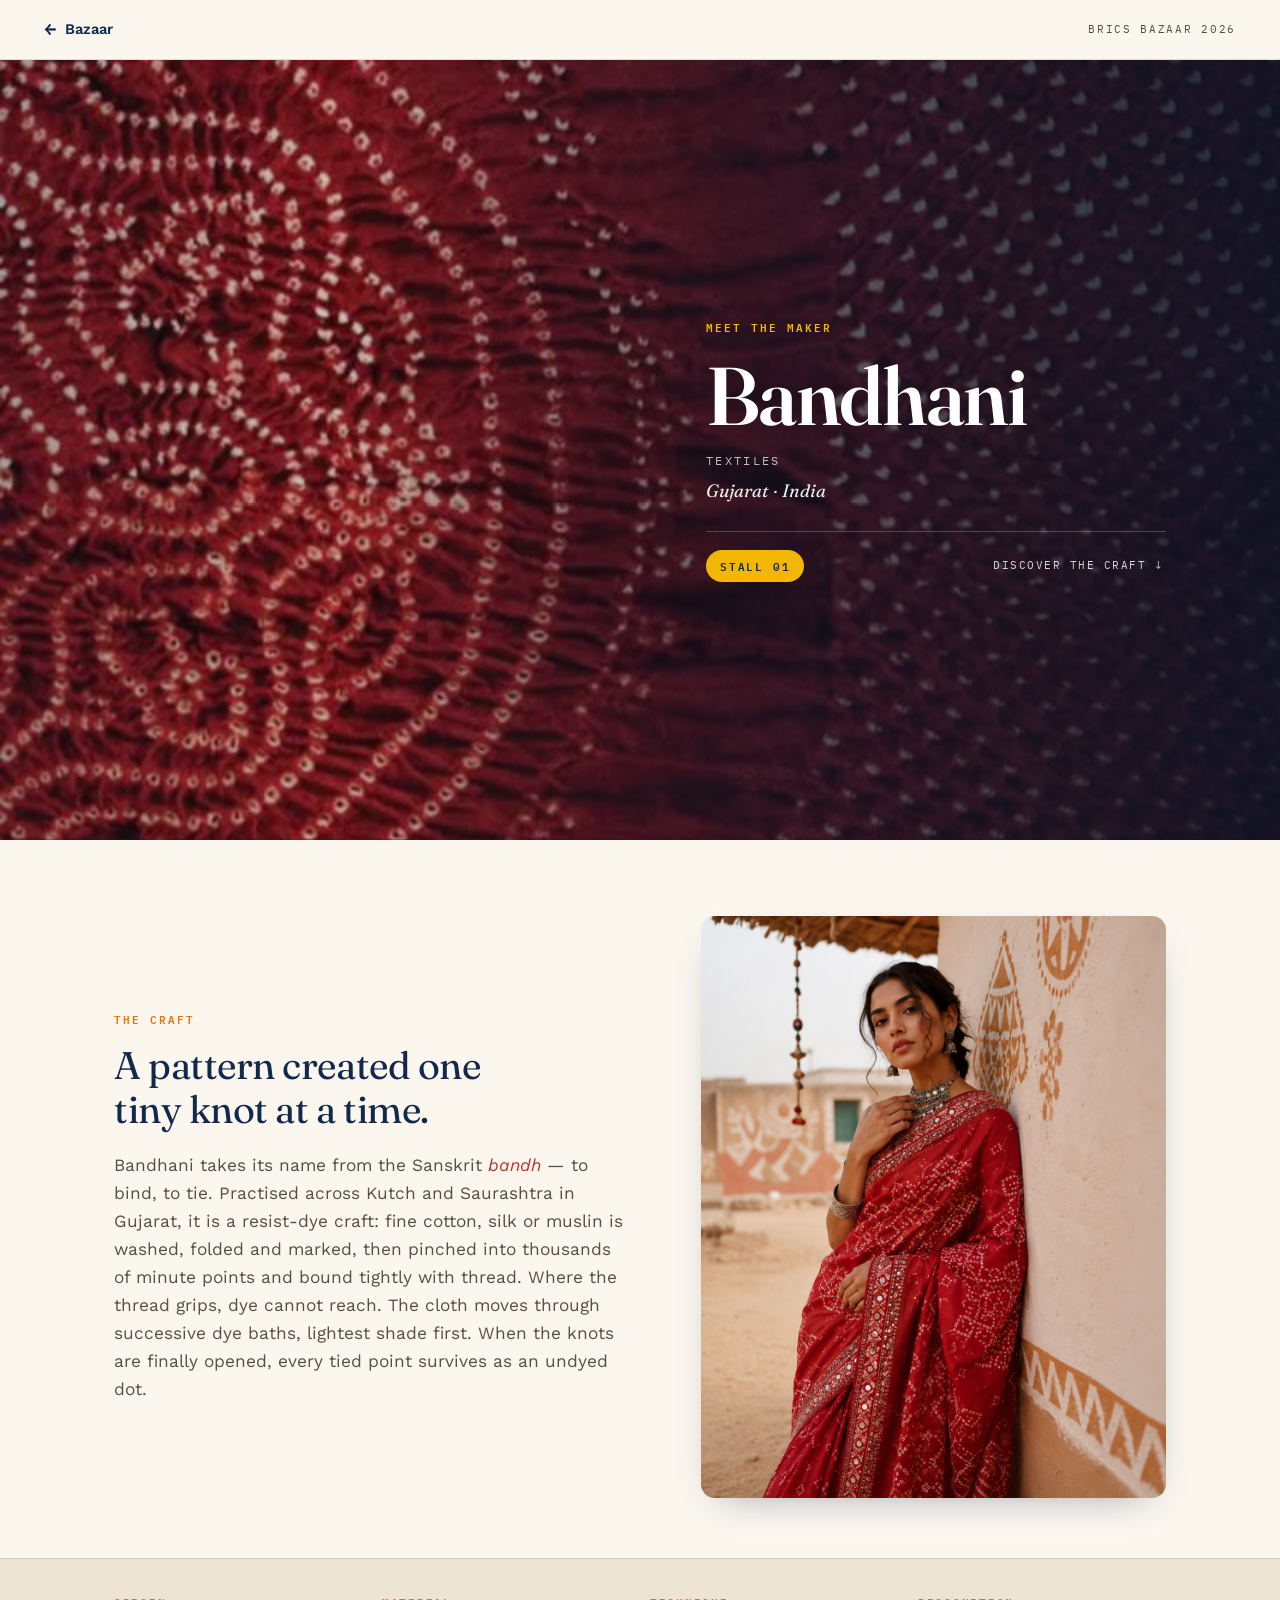
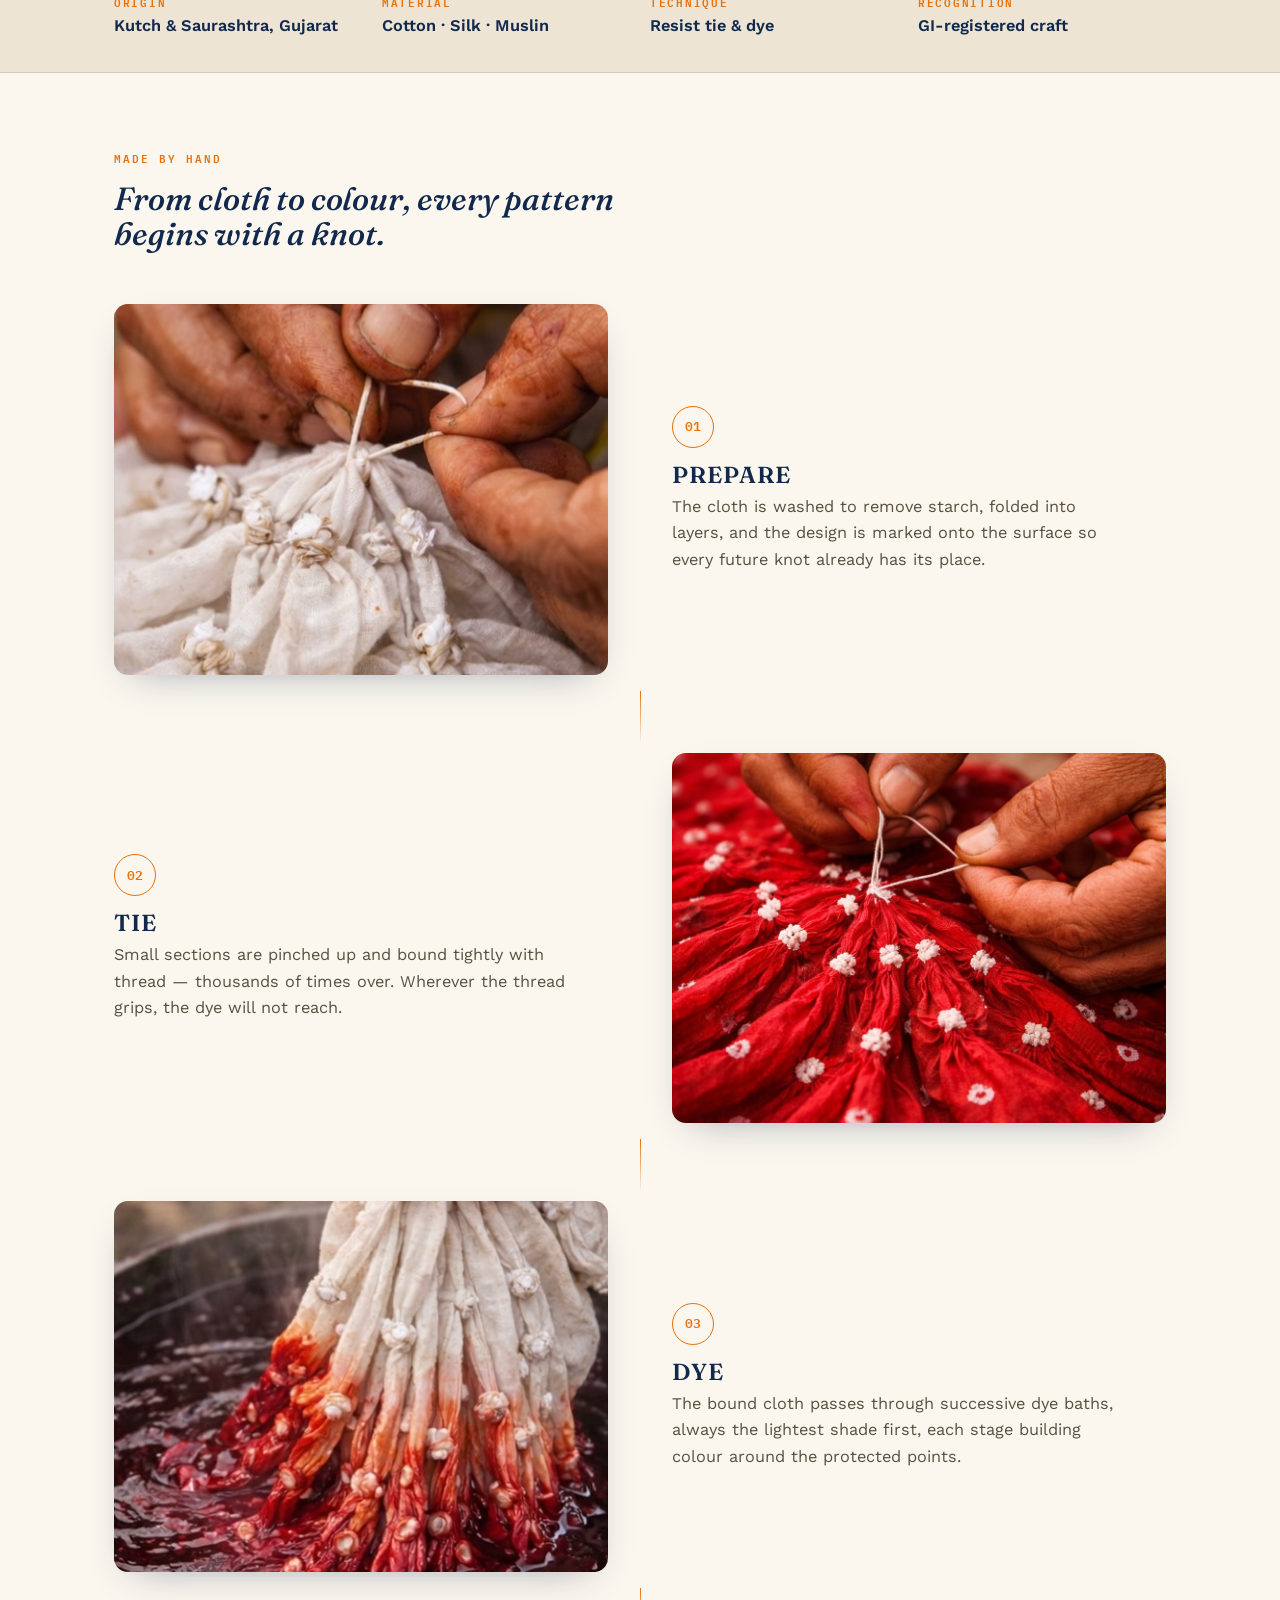
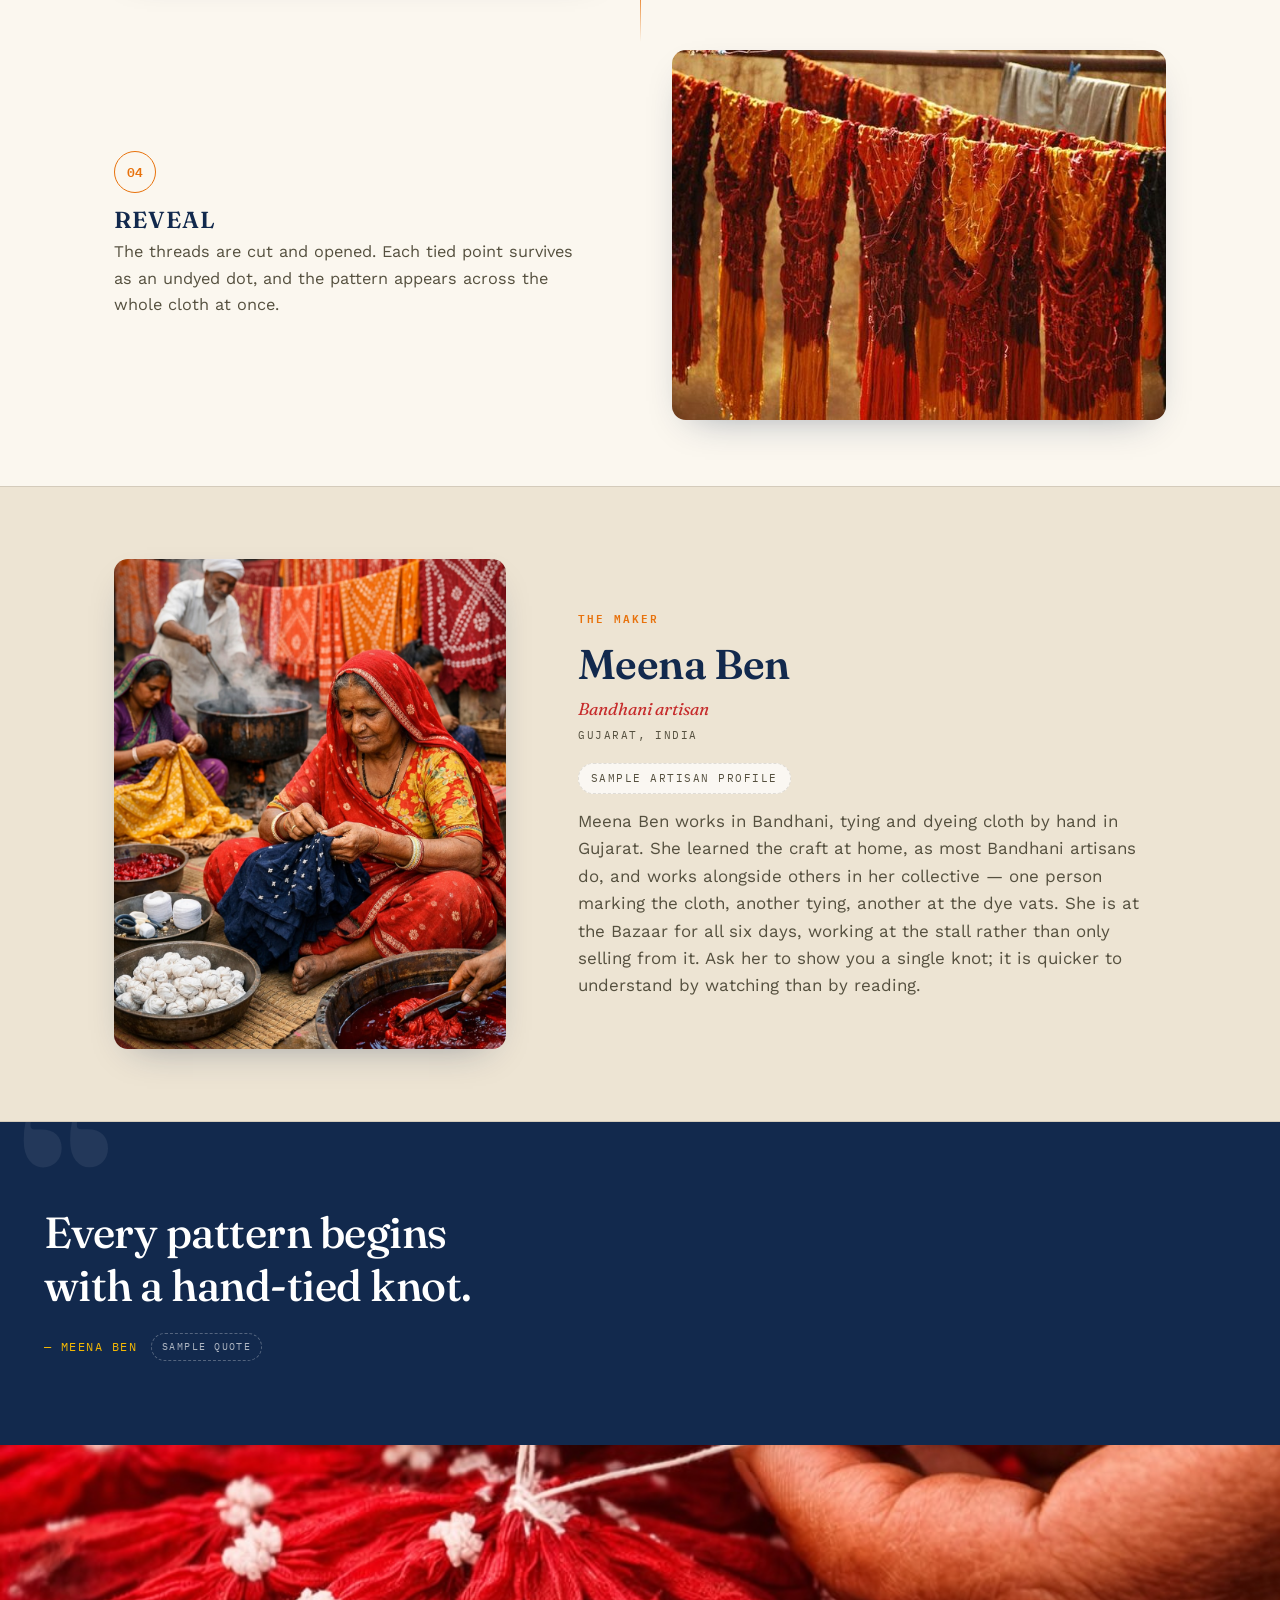
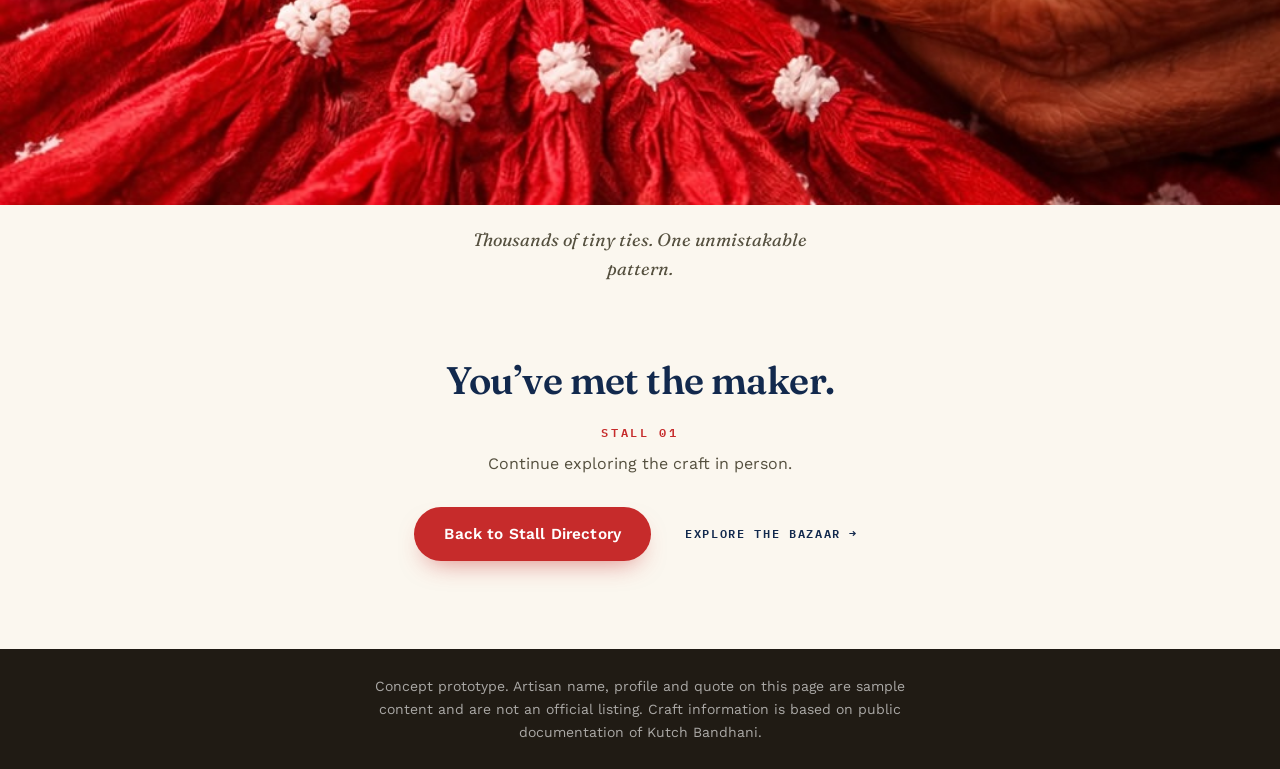
==== commit 3ca43970: "Update 01.html" ====
--- a/ARTISANS/01.html
+++ b/ARTISANS/01.html
@@ -89,8 +89,8 @@
       <!-- CONTENT SLOT · CRAFT DETAIL IMAGE (desktop only, decorative) -->
       <!-- PROTOTYPE IMAGE — REPLACE WITH LICENSED / ARTISAN-PROVIDED IMAGE -->
       <img class="craft-img"
-           src="../assets/artisans/bandhani/process-02.jpg"
-           alt="" aria-hidden="true">
+     src="../assets/artisans/bandhani/bandhani-craft-detail.jpg"
+     alt="Close detail of Bandhani textile and its hand-tied pattern.">
     </div>
   </section>
 
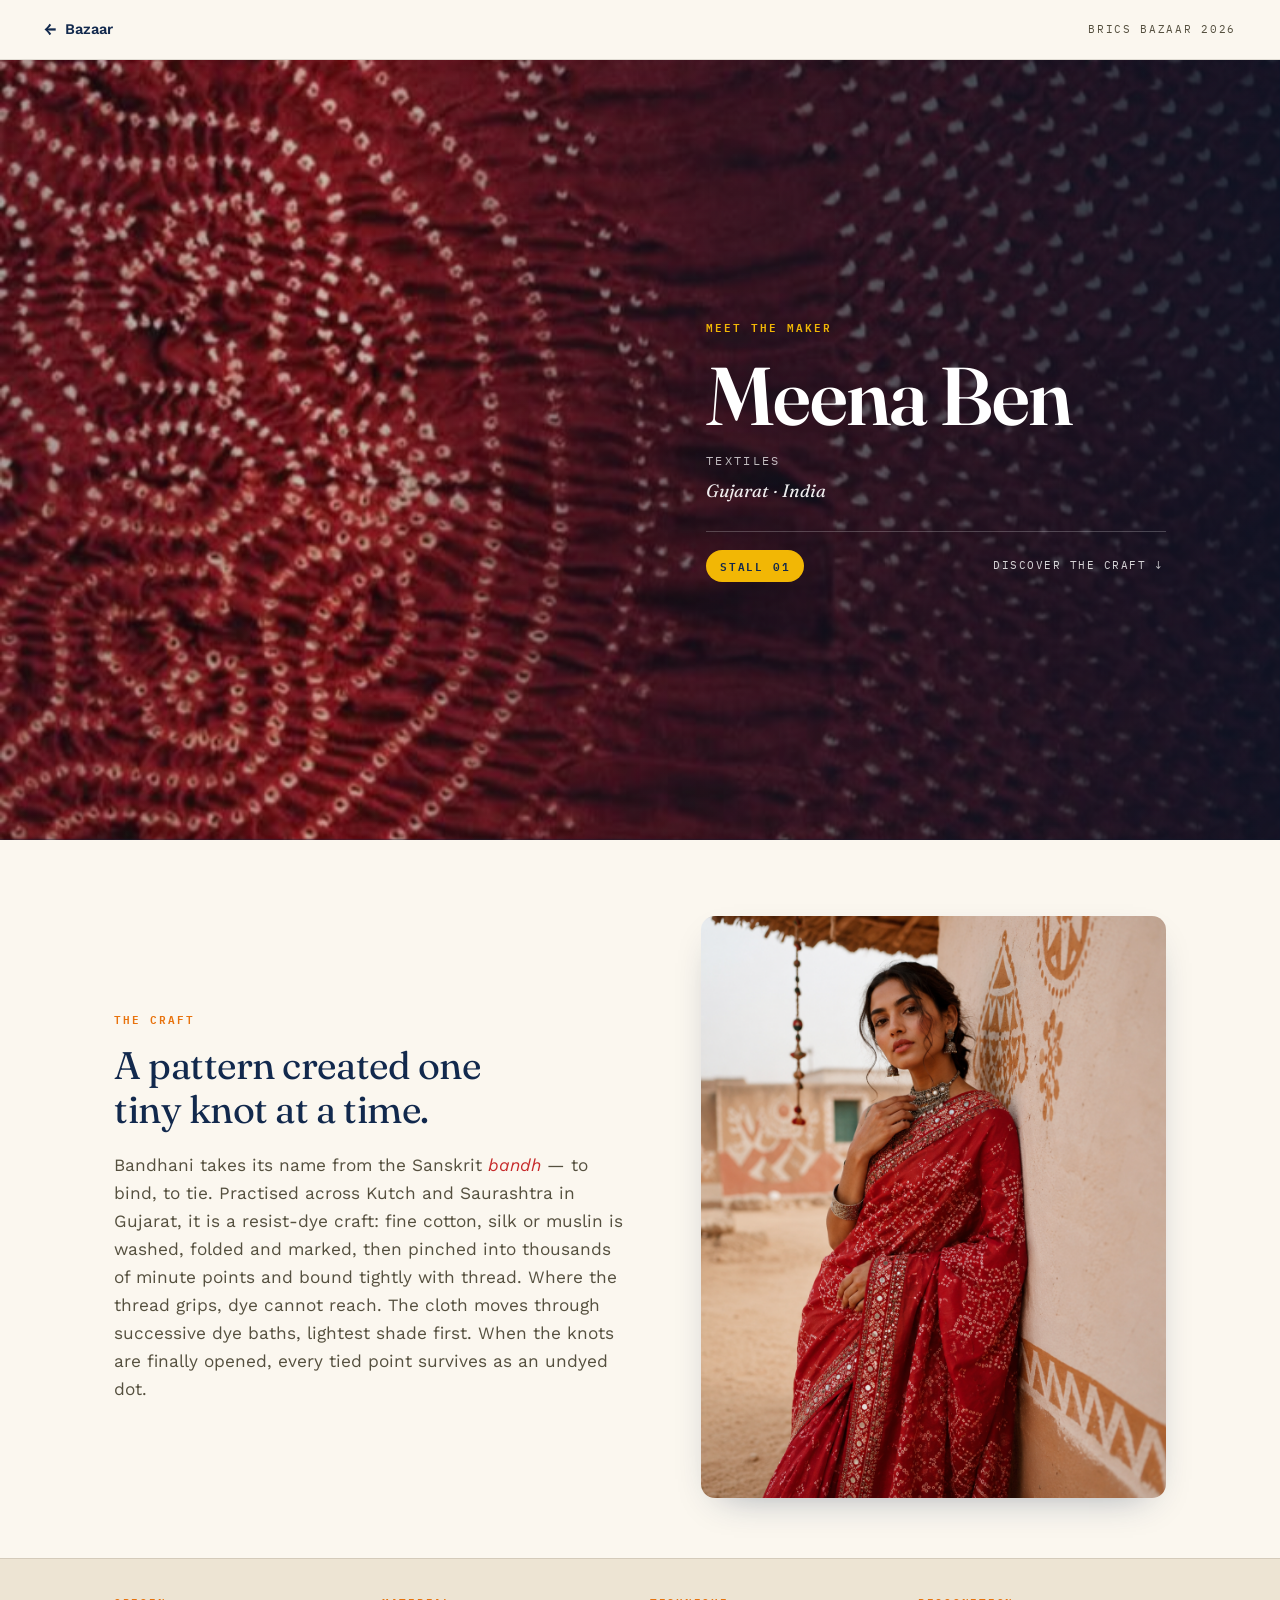
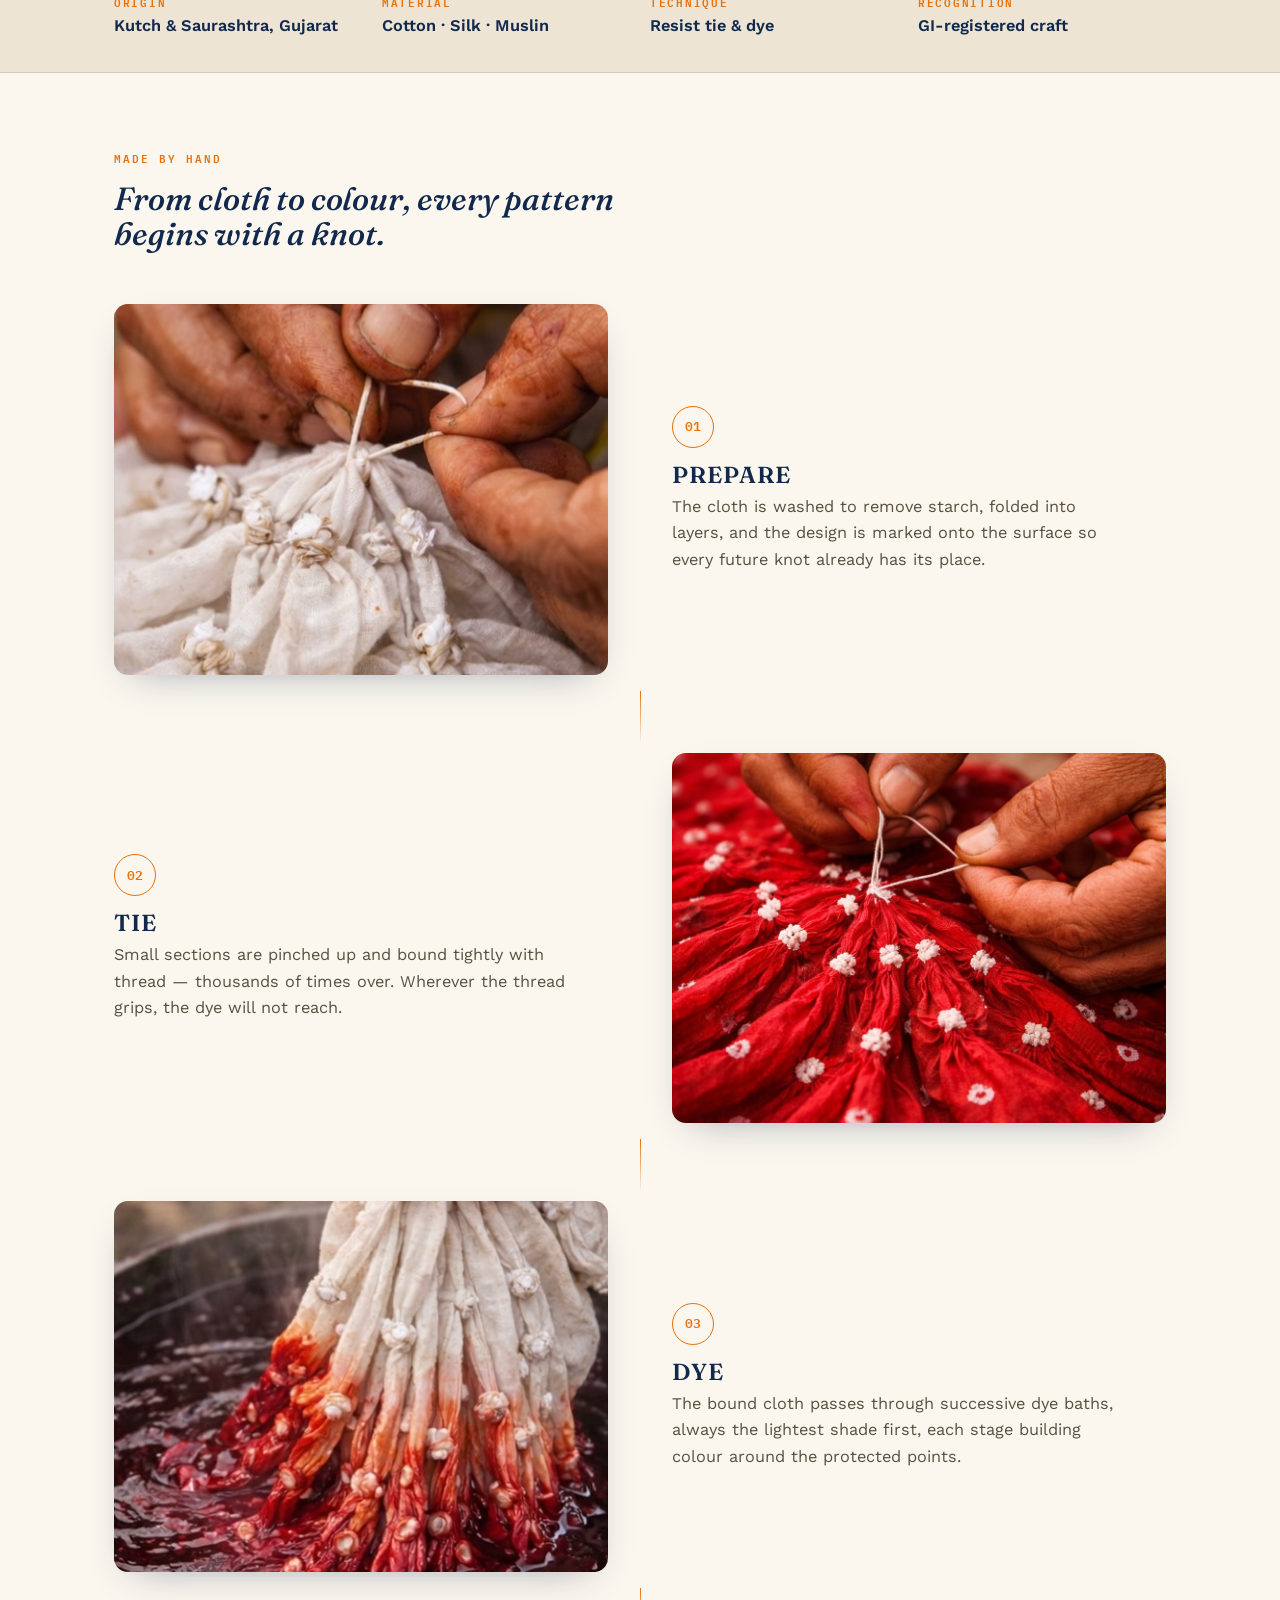
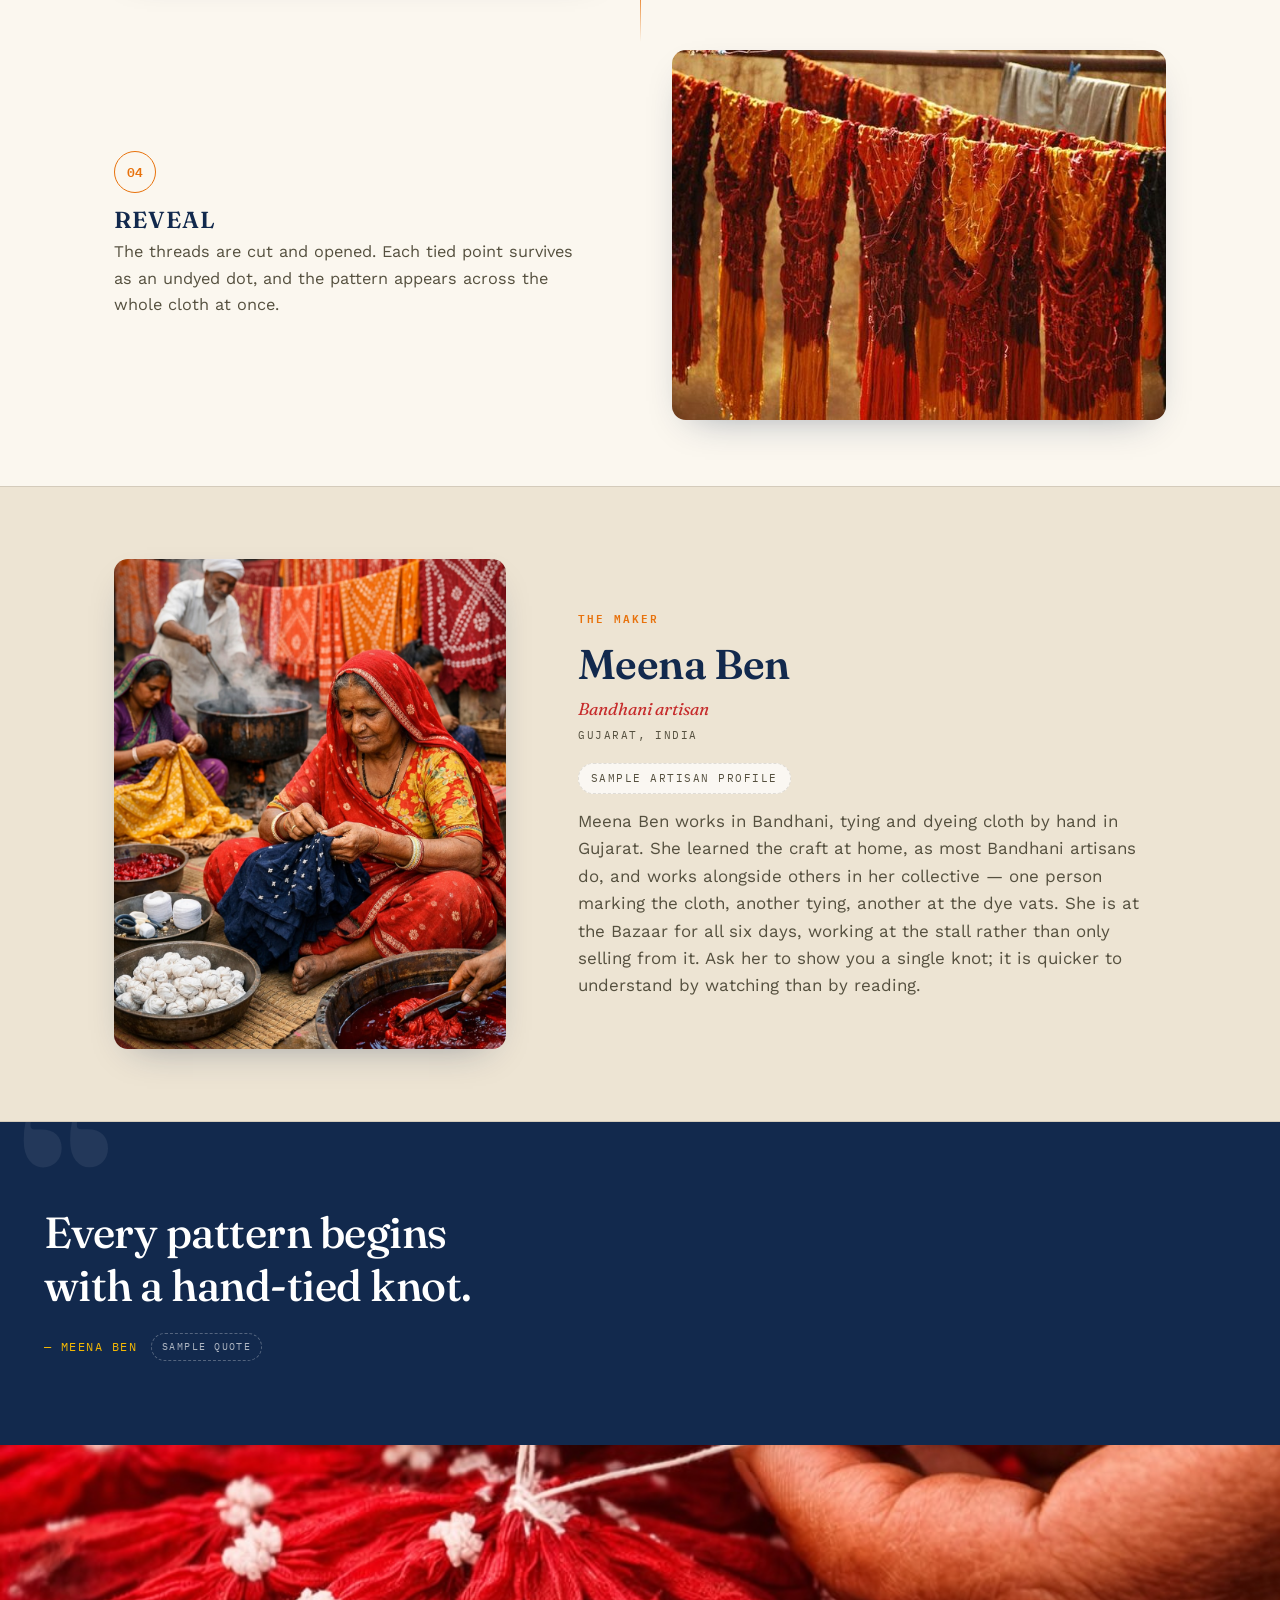
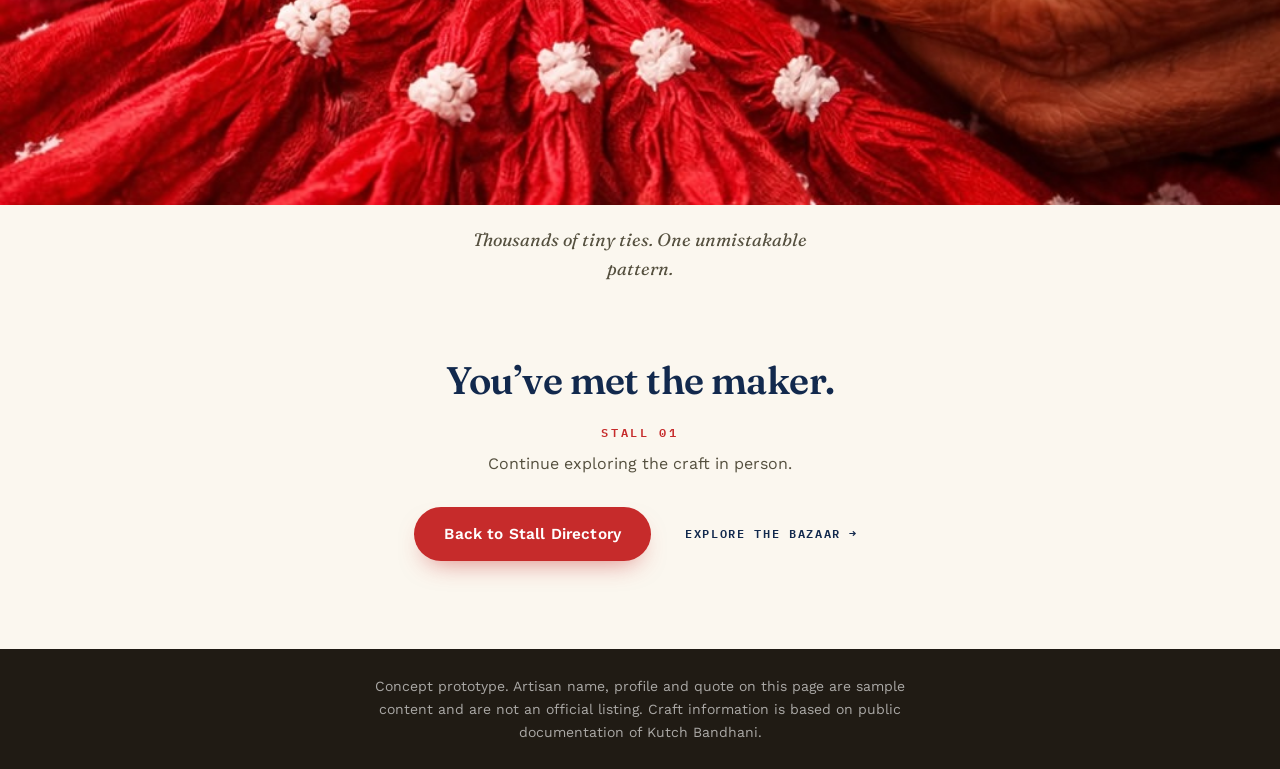
==== commit b6ab61fc: "Update 01.html" ====
--- a/ARTISANS/01.html
+++ b/ARTISANS/01.html
@@ -57,7 +57,7 @@
       <p class="eyebrow eyebrow-light">Meet the Maker</p>
 
       <!-- CONTENT SLOT · CRAFT NAME / CATEGORY / LOCATION -->
-      <h1 class="hero-title" id="craft-name">Bandhani</h1>
+      <h1 class="hero-title" id="craft-name">Meena Ben</h1>
       <p class="hero-category">Textiles</p>
       <p class="hero-place">Gujarat &middot; India</p>
 
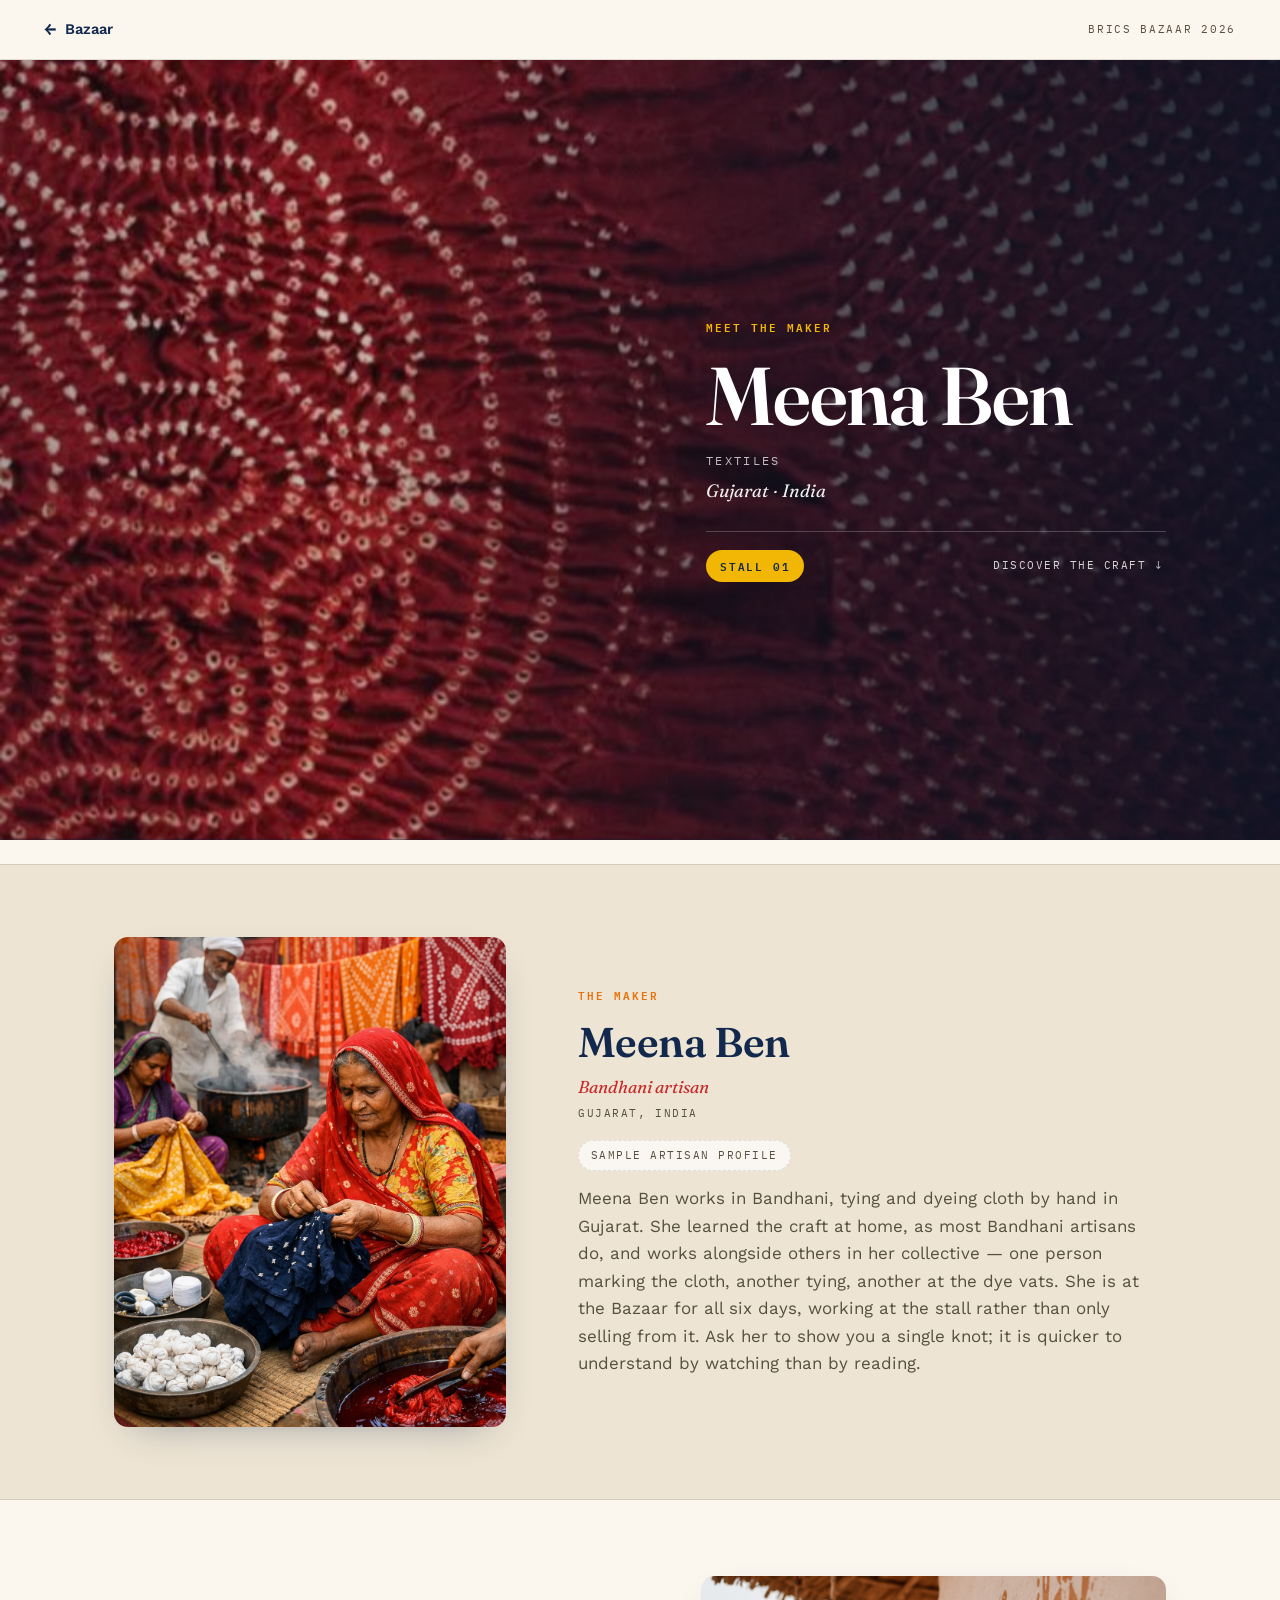
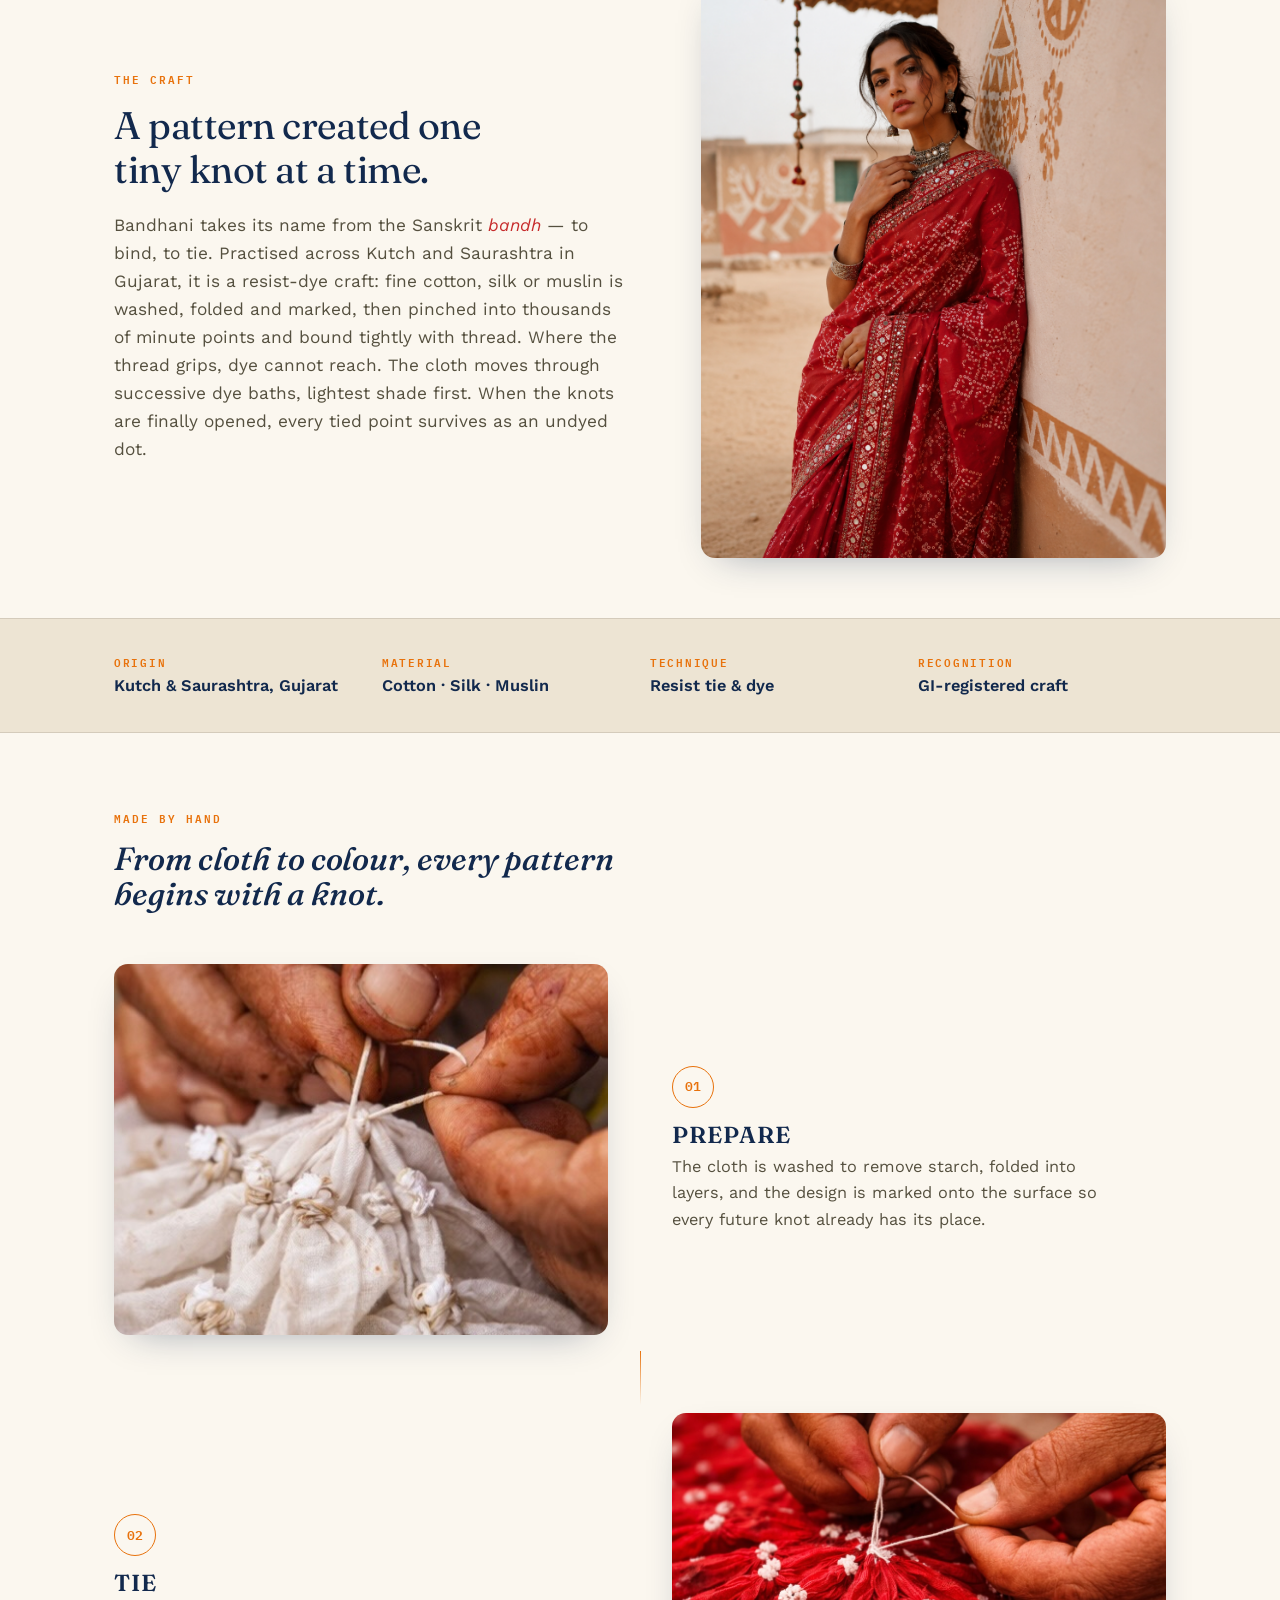
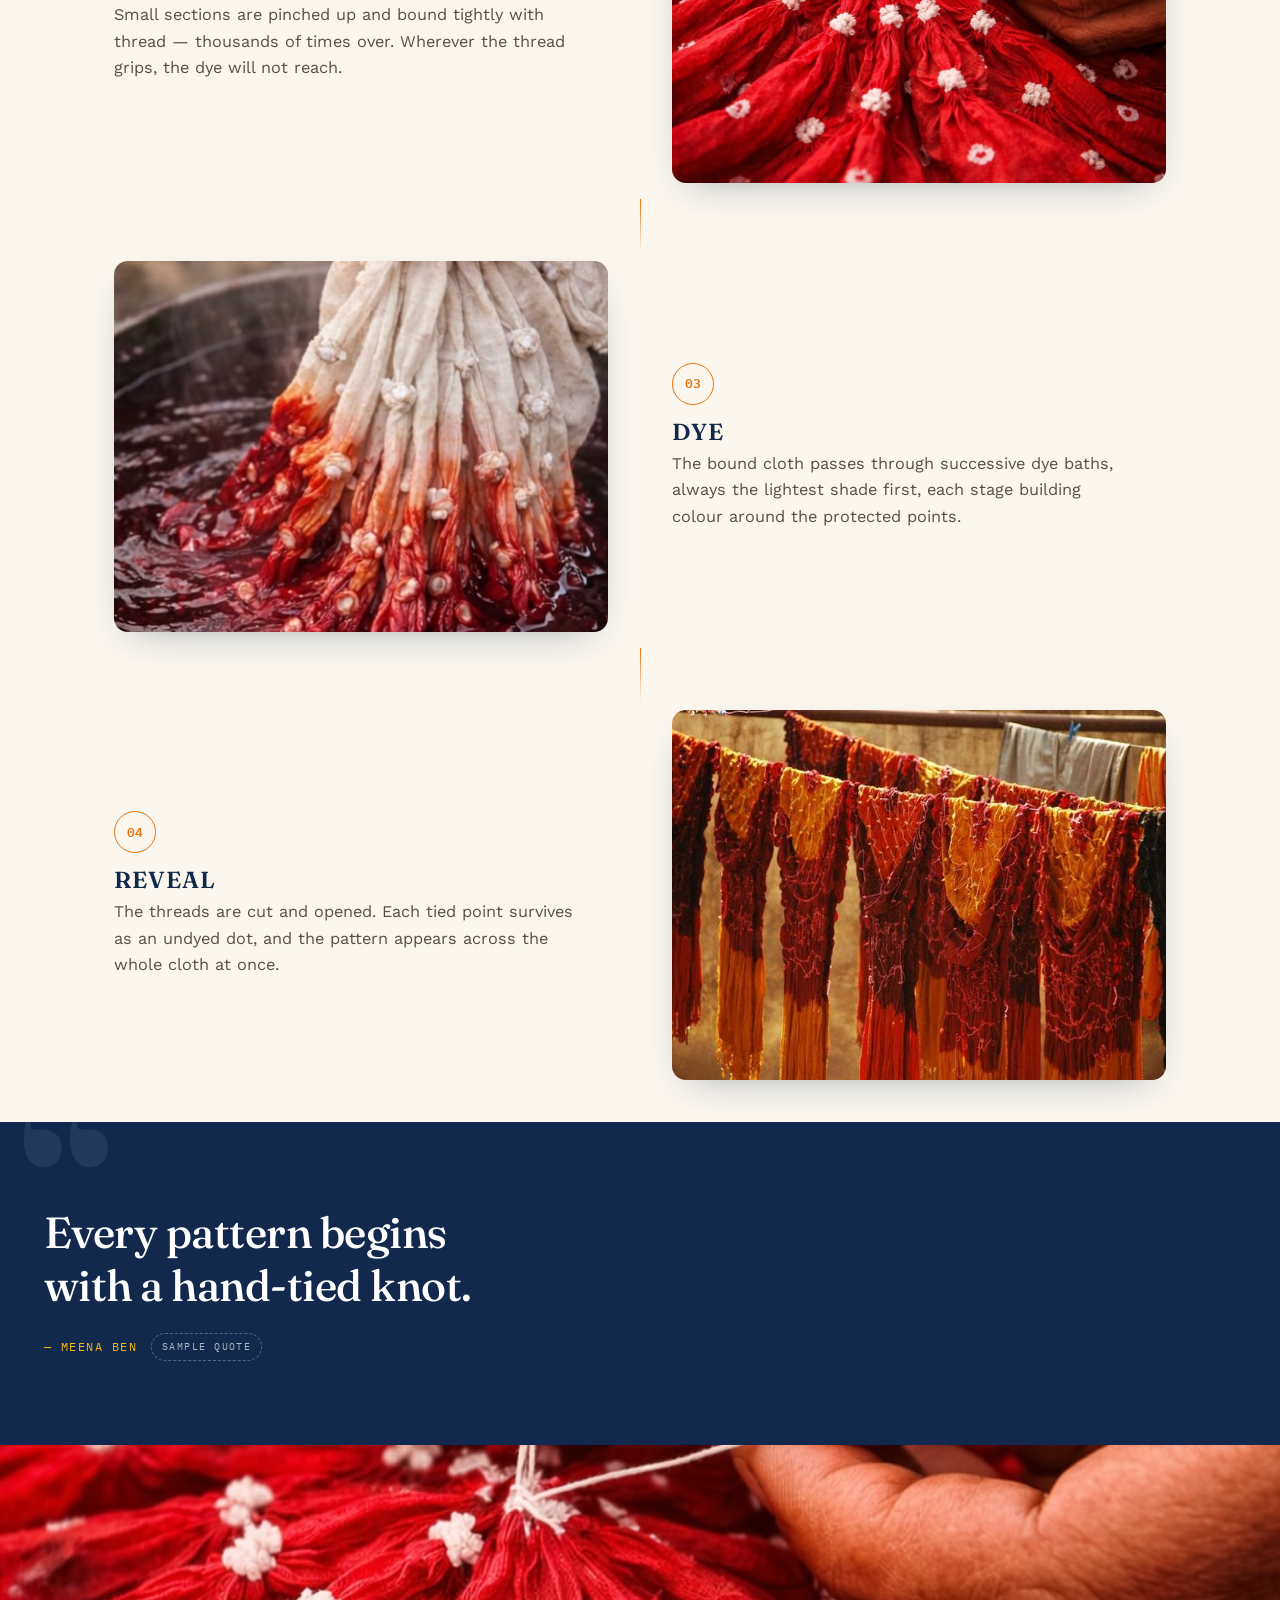
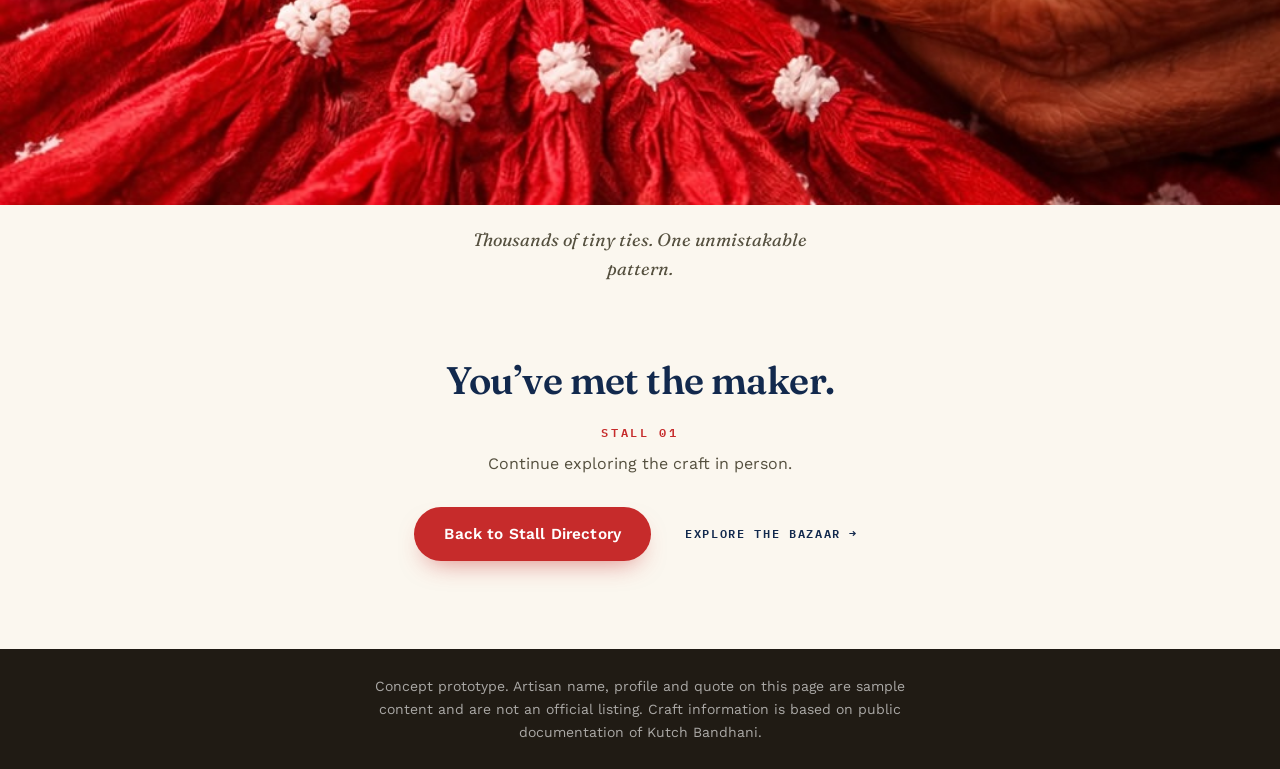
==== commit 3dc904d4: "Update 01.html" ====
--- a/ARTISANS/01.html
+++ b/ARTISANS/01.html
@@ -70,125 +70,9 @@
       </div>
     </div>
   </section>
-
-  <!-- ==========================================================
-       02 — THE CRAFT
-       ========================================================== -->
-  <section class="craft" id="craft">
-    <div class="wrap craft-grid">
-      <div class="craft-copy">
-        <p class="eyebrow">The Craft</p>
-
-        <!-- CONTENT SLOT · CRAFT STATEMENT -->
-        <p class="statement">A pattern created one tiny knot at a time.</p>
-
-        <!-- CONTENT SLOT · CRAFT DESCRIPTION (70–100 words) -->
-        <p class="craft-text">Bandhani takes its name from the Sanskrit <i>bandh</i> — to bind, to tie. Practised across Kutch and Saurashtra in Gujarat, it is a resist-dye craft: fine cotton, silk or muslin is washed, folded and marked, then pinched into thousands of minute points and bound tightly with thread. Where the thread grips, dye cannot reach. The cloth moves through successive dye baths, lightest shade first. When the knots are finally opened, every tied point survives as an undyed dot.</p>
-      </div>
-
-      <!-- CONTENT SLOT · CRAFT DETAIL IMAGE (desktop only, decorative) -->
-      <!-- PROTOTYPE IMAGE — REPLACE WITH LICENSED / ARTISAN-PROVIDED IMAGE -->
-      <img class="craft-img"
-     src="../assets/artisans/bandhani/bandhani-craft-detail.jpg"
-     alt="Close detail of Bandhani textile and its hand-tied pattern.">
-    </div>
-  </section>
-
-  <!-- ==========================================================
-       03 — QUICK CRAFT FACTS
-       ========================================================== -->
-  <section class="facts" aria-label="Quick craft facts">
-    <div class="wrap">
-      <!-- CONTENT SLOT · CRAFT FACTS -->
-      <dl class="facts-grid">
-        <div class="fact">
-          <dt>Origin</dt>
-          <dd>Kutch &amp; Saurashtra, Gujarat</dd>
-        </div>
-        <div class="fact">
-          <dt>Material</dt>
-          <dd>Cotton &middot; Silk &middot; Muslin</dd>
-        </div>
-        <div class="fact">
-          <dt>Technique</dt>
-          <dd>Resist tie &amp; dye</dd>
-        </div>
-        <div class="fact">
-          <dt>Recognition</dt>
-          <dd>GI-registered craft</dd>
-        </div>
-      </dl>
-    </div>
-  </section>
-
-  <!-- ==========================================================
-       04 — THE PROCESS
-       ========================================================== -->
-  <section class="process" aria-labelledby="process-heading">
-    <div class="wrap">
-      <p class="eyebrow">Made by Hand</p>
-      <h2 class="section-title" id="process-heading">From cloth to colour, every pattern begins with a knot.</h2>
-    </div>
-
-    <ol class="steps wrap">
-
-      <!-- CONTENT SLOT · PROCESS 01 -->
-      <li class="step">
-        <!-- PROTOTYPE IMAGE — REPLACE WITH LICENSED / ARTISAN-PROVIDED IMAGE -->
-        <img class="step-img"
-             src="../assets/artisans/bandhani/process-01-tie.jpg"
-             alt="Pale cloth folded into layers with a grid of design marks showing where each knot will be tied.">
-        <div class="step-body">
-          <span class="step-num">01</span>
-          <h3 class="step-name">Prepare</h3>
-          <p class="step-text">The cloth is washed to remove starch, folded into layers, and the design is marked onto the surface so every future knot already has its place.</p>
-        </div>
-      </li>
-
-      <!-- CONTENT SLOT · PROCESS 02 -->
-      <li class="step">
-        <!-- PROTOTYPE IMAGE — REPLACE WITH LICENSED / ARTISAN-PROVIDED IMAGE -->
-        <img class="step-img"
-             src="../assets/artisans/bandhani/process-02-bind.jpg"
-             alt="Undyed cloth pinched into hundreds of small points, each bound tightly with thread.">
-        <div class="step-body">
-          <span class="step-num">02</span>
-          <h3 class="step-name">Tie</h3>
-          <p class="step-text">Small sections are pinched up and bound tightly with thread — thousands of times over. Wherever the thread grips, the dye will not reach.</p>
-        </div>
-      </li>
-
-      <!-- CONTENT SLOT · PROCESS 03 -->
-      <li class="step">
-        <!-- PROTOTYPE IMAGE — REPLACE WITH LICENSED / ARTISAN-PROVIDED IMAGE -->
-        <img class="step-img"
-             src="../assets/artisans/bandhani/process-03-dye.jpg"
-             alt="The tied cloth saturated with red dye, the bound points still showing as raised knots.">
-        <div class="step-body">
-          <span class="step-num">03</span>
-          <h3 class="step-name">Dye</h3>
-          <p class="step-text">The bound cloth passes through successive dye baths, always the lightest shade first, each stage building colour around the protected points.</p>
-        </div>
-      </li>
-
-      <!-- CONTENT SLOT · PROCESS 04 -->
-      <li class="step">
-        <!-- PROTOTYPE IMAGE — REPLACE WITH LICENSED / ARTISAN-PROVIDED IMAGE -->
-        <img class="step-img"
-             src="../assets/artisans/bandhani/process-04-dry-reveal.jpg"
-             alt="Half the cloth still tied, half opened to reveal rows of white dots across the red ground.">
-        <div class="step-body">
-          <span class="step-num">04</span>
-          <h3 class="step-name">Reveal</h3>
-          <p class="step-text">The threads are cut and opened. Each tied point survives as an undyed dot, and the pattern appears across the whole cloth at once.</p>
-        </div>
-      </li>
-
-    </ol>
-  </section>
-
-  <!-- ==========================================================
-       05 — THE ARTISAN
+     
+<!-- ==========================================================
+       02 — THE ARTISAN
        ========================================================== -->
   <section class="maker" aria-labelledby="maker-name">
     <div class="wrap maker-grid">
@@ -213,6 +97,122 @@
         <p class="maker-text">Meena Ben works in Bandhani, tying and dyeing cloth by hand in Gujarat. She learned the craft at home, as most Bandhani artisans do, and works alongside others in her collective — one person marking the cloth, another tying, another at the dye vats. She is at the Bazaar for all six days, working at the stall rather than only selling from it. Ask her to show you a single knot; it is quicker to understand by watching than by reading.</p>
       </div>
     </div>
+  </section>
+     
+  <!-- ==========================================================
+       03 — THE CRAFT
+       ========================================================== -->
+  <section class="craft" id="craft">
+    <div class="wrap craft-grid">
+      <div class="craft-copy">
+        <p class="eyebrow">The Craft</p>
+
+        <!-- CONTENT SLOT · CRAFT STATEMENT -->
+        <p class="statement">A pattern created one tiny knot at a time.</p>
+
+        <!-- CONTENT SLOT · CRAFT DESCRIPTION (70–100 words) -->
+        <p class="craft-text">Bandhani takes its name from the Sanskrit <i>bandh</i> — to bind, to tie. Practised across Kutch and Saurashtra in Gujarat, it is a resist-dye craft: fine cotton, silk or muslin is washed, folded and marked, then pinched into thousands of minute points and bound tightly with thread. Where the thread grips, dye cannot reach. The cloth moves through successive dye baths, lightest shade first. When the knots are finally opened, every tied point survives as an undyed dot.</p>
+      </div>
+
+      <!-- CONTENT SLOT · CRAFT DETAIL IMAGE (desktop only, decorative) -->
+      <!-- PROTOTYPE IMAGE — REPLACE WITH LICENSED / ARTISAN-PROVIDED IMAGE -->
+      <img class="craft-img"
+     src="../assets/artisans/bandhani/bandhani-craft-detail.jpg"
+     alt="Close detail of Bandhani textile and its hand-tied pattern.">
+    </div>
+  </section>
+
+  <!-- ==========================================================
+       04 — QUICK CRAFT FACTS
+       ========================================================== -->
+  <section class="facts" aria-label="Quick craft facts">
+    <div class="wrap">
+      <!-- CONTENT SLOT · CRAFT FACTS -->
+      <dl class="facts-grid">
+        <div class="fact">
+          <dt>Origin</dt>
+          <dd>Kutch &amp; Saurashtra, Gujarat</dd>
+        </div>
+        <div class="fact">
+          <dt>Material</dt>
+          <dd>Cotton &middot; Silk &middot; Muslin</dd>
+        </div>
+        <div class="fact">
+          <dt>Technique</dt>
+          <dd>Resist tie &amp; dye</dd>
+        </div>
+        <div class="fact">
+          <dt>Recognition</dt>
+          <dd>GI-registered craft</dd>
+        </div>
+      </dl>
+    </div>
+  </section>
+
+  <!-- ==========================================================
+       05 — THE PROCESS
+       ========================================================== -->
+  <section class="process" aria-labelledby="process-heading">
+    <div class="wrap">
+      <p class="eyebrow">Made by Hand</p>
+      <h2 class="section-title" id="process-heading">From cloth to colour, every pattern begins with a knot.</h2>
+    </div>
+
+    <ol class="steps wrap">
+
+      <!-- CONTENT SLOT · PROCESS 01 -->
+      <li class="step">
+        <!-- PROTOTYPE IMAGE — REPLACE WITH LICENSED / ARTISAN-PROVIDED IMAGE -->
+        <img class="step-img"
+             src="../assets/artisans/bandhani/process-01-tie.jpg"
+             alt="Pale cloth folded into layers with a grid of design marks showing where each knot will be tied.">
+        <div class="step-body">
+          <span class="step-num">01</span>
+          <h3 class="step-name">Prepare</h3>
+          <p class="step-text">The cloth is washed to remove starch, folded into layers, and the design is marked onto the surface so every future knot already has its place.</p>
+        </div>
+      </li>
+
+      <!-- CONTENT SLOT · PROCESS 02 -->
+      <li class="step">
+        <!-- PROTOTYPE IMAGE — REPLACE WITH LICENSED / ARTISAN-PROVIDED IMAGE -->
+        <img class="step-img"
+             src="../assets/artisans/bandhani/process-02-bind.jpg"
+             alt="Undyed cloth pinched into hundreds of small points, each bound tightly with thread.">
+        <div class="step-body">
+          <span class="step-num">02</span>
+          <h3 class="step-name">Tie</h3>
+          <p class="step-text">Small sections are pinched up and bound tightly with thread — thousands of times over. Wherever the thread grips, the dye will not reach.</p>
+        </div>
+      </li>
+
+      <!-- CONTENT SLOT · PROCESS 03 -->
+      <li class="step">
+        <!-- PROTOTYPE IMAGE — REPLACE WITH LICENSED / ARTISAN-PROVIDED IMAGE -->
+        <img class="step-img"
+             src="../assets/artisans/bandhani/process-03-dye.jpg"
+             alt="The tied cloth saturated with red dye, the bound points still showing as raised knots.">
+        <div class="step-body">
+          <span class="step-num">03</span>
+          <h3 class="step-name">Dye</h3>
+          <p class="step-text">The bound cloth passes through successive dye baths, always the lightest shade first, each stage building colour around the protected points.</p>
+        </div>
+      </li>
+
+      <!-- CONTENT SLOT · PROCESS 04 -->
+      <li class="step">
+        <!-- PROTOTYPE IMAGE — REPLACE WITH LICENSED / ARTISAN-PROVIDED IMAGE -->
+        <img class="step-img"
+             src="../assets/artisans/bandhani/process-04-dry-reveal.jpg"
+             alt="Half the cloth still tied, half opened to reveal rows of white dots across the red ground.">
+        <div class="step-body">
+          <span class="step-num">04</span>
+          <h3 class="step-name">Reveal</h3>
+          <p class="step-text">The threads are cut and opened. Each tied point survives as an undyed dot, and the pattern appears across the whole cloth at once.</p>
+        </div>
+      </li>
+
+    </ol>
   </section>
 
   <!-- ==========================================================
